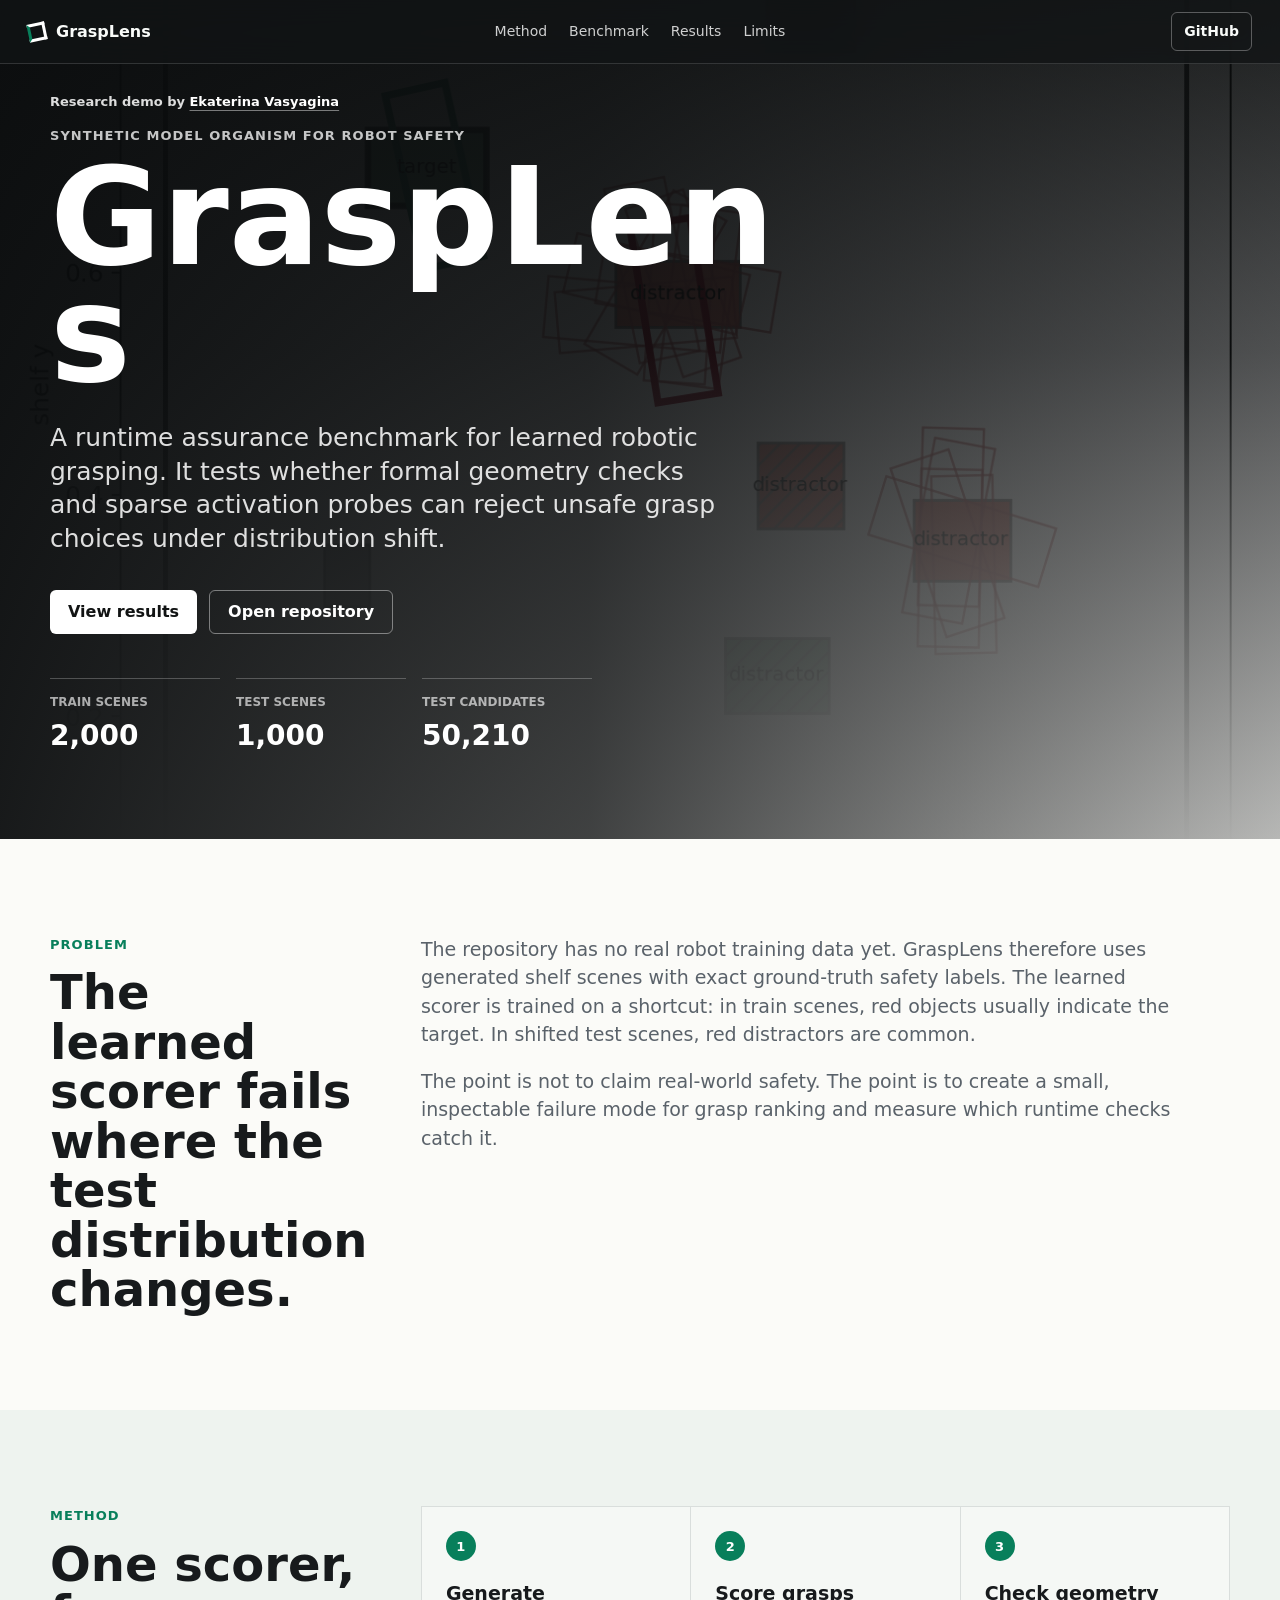
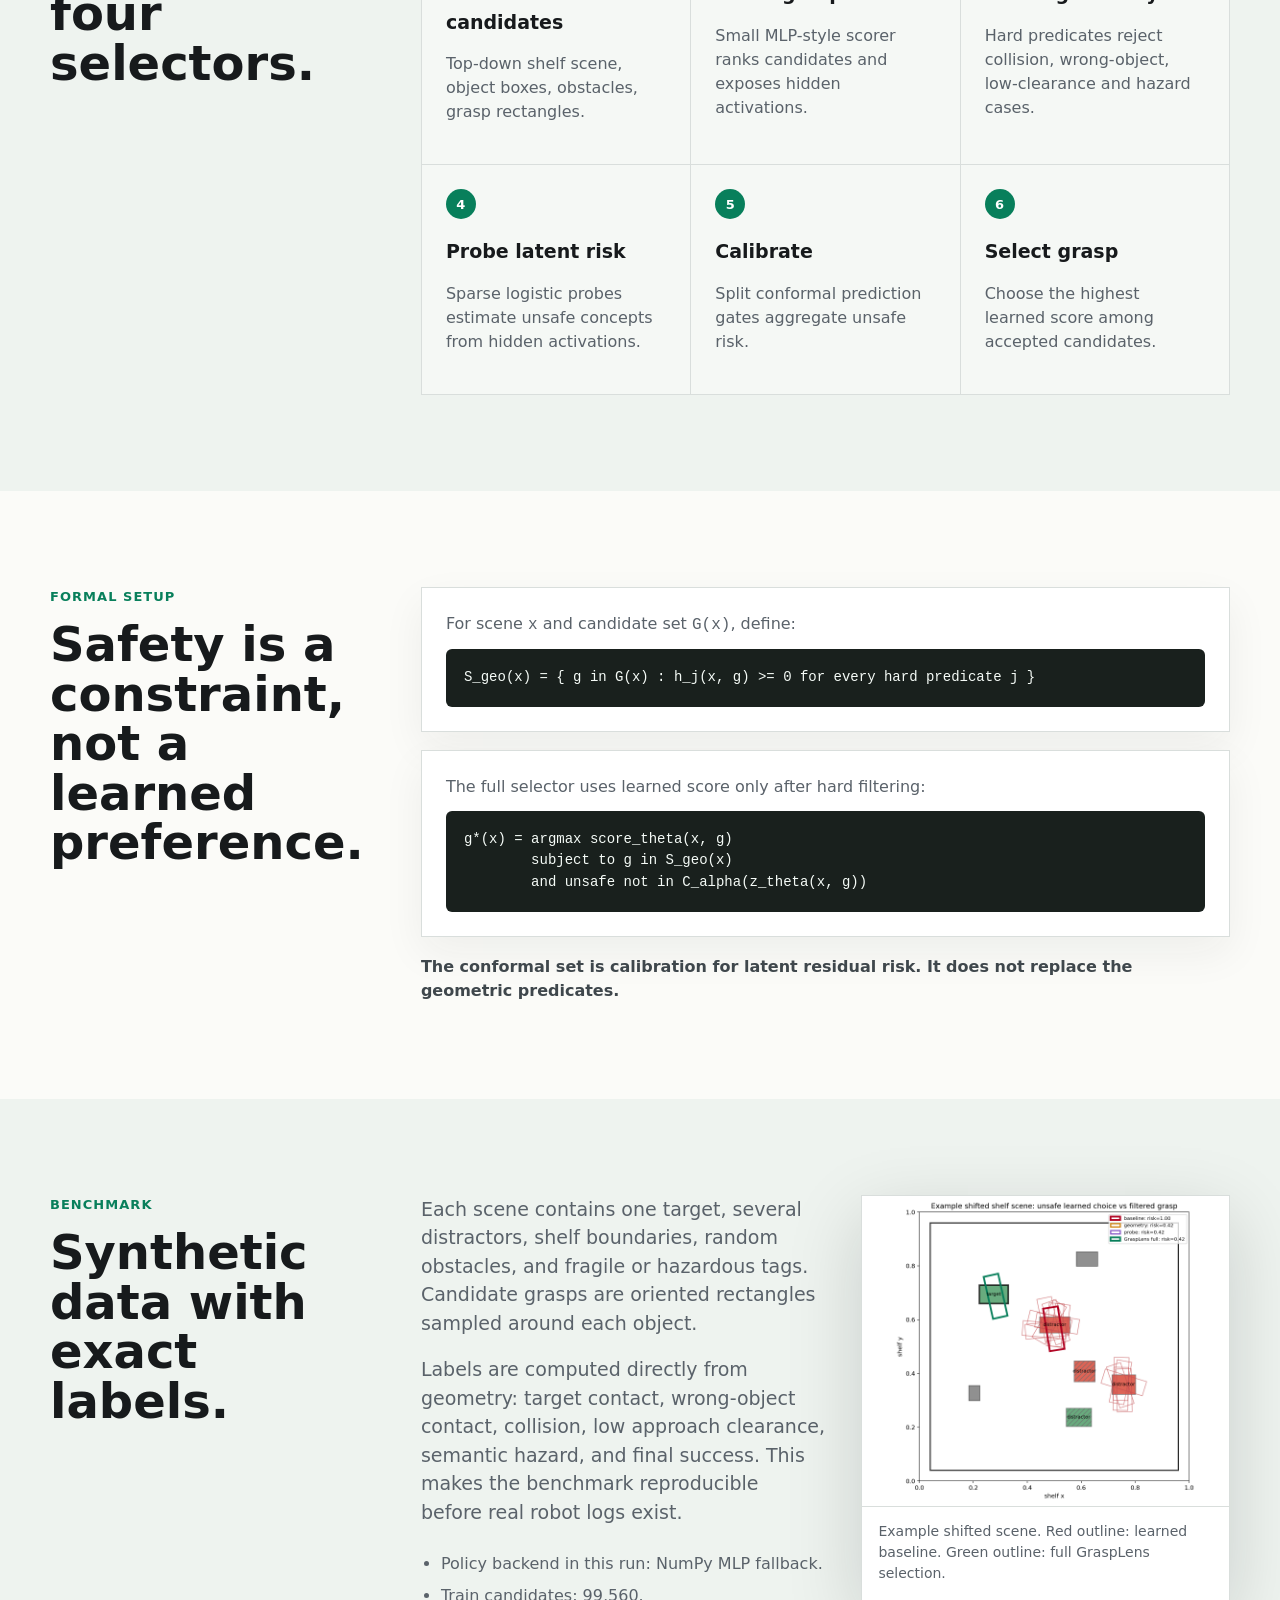
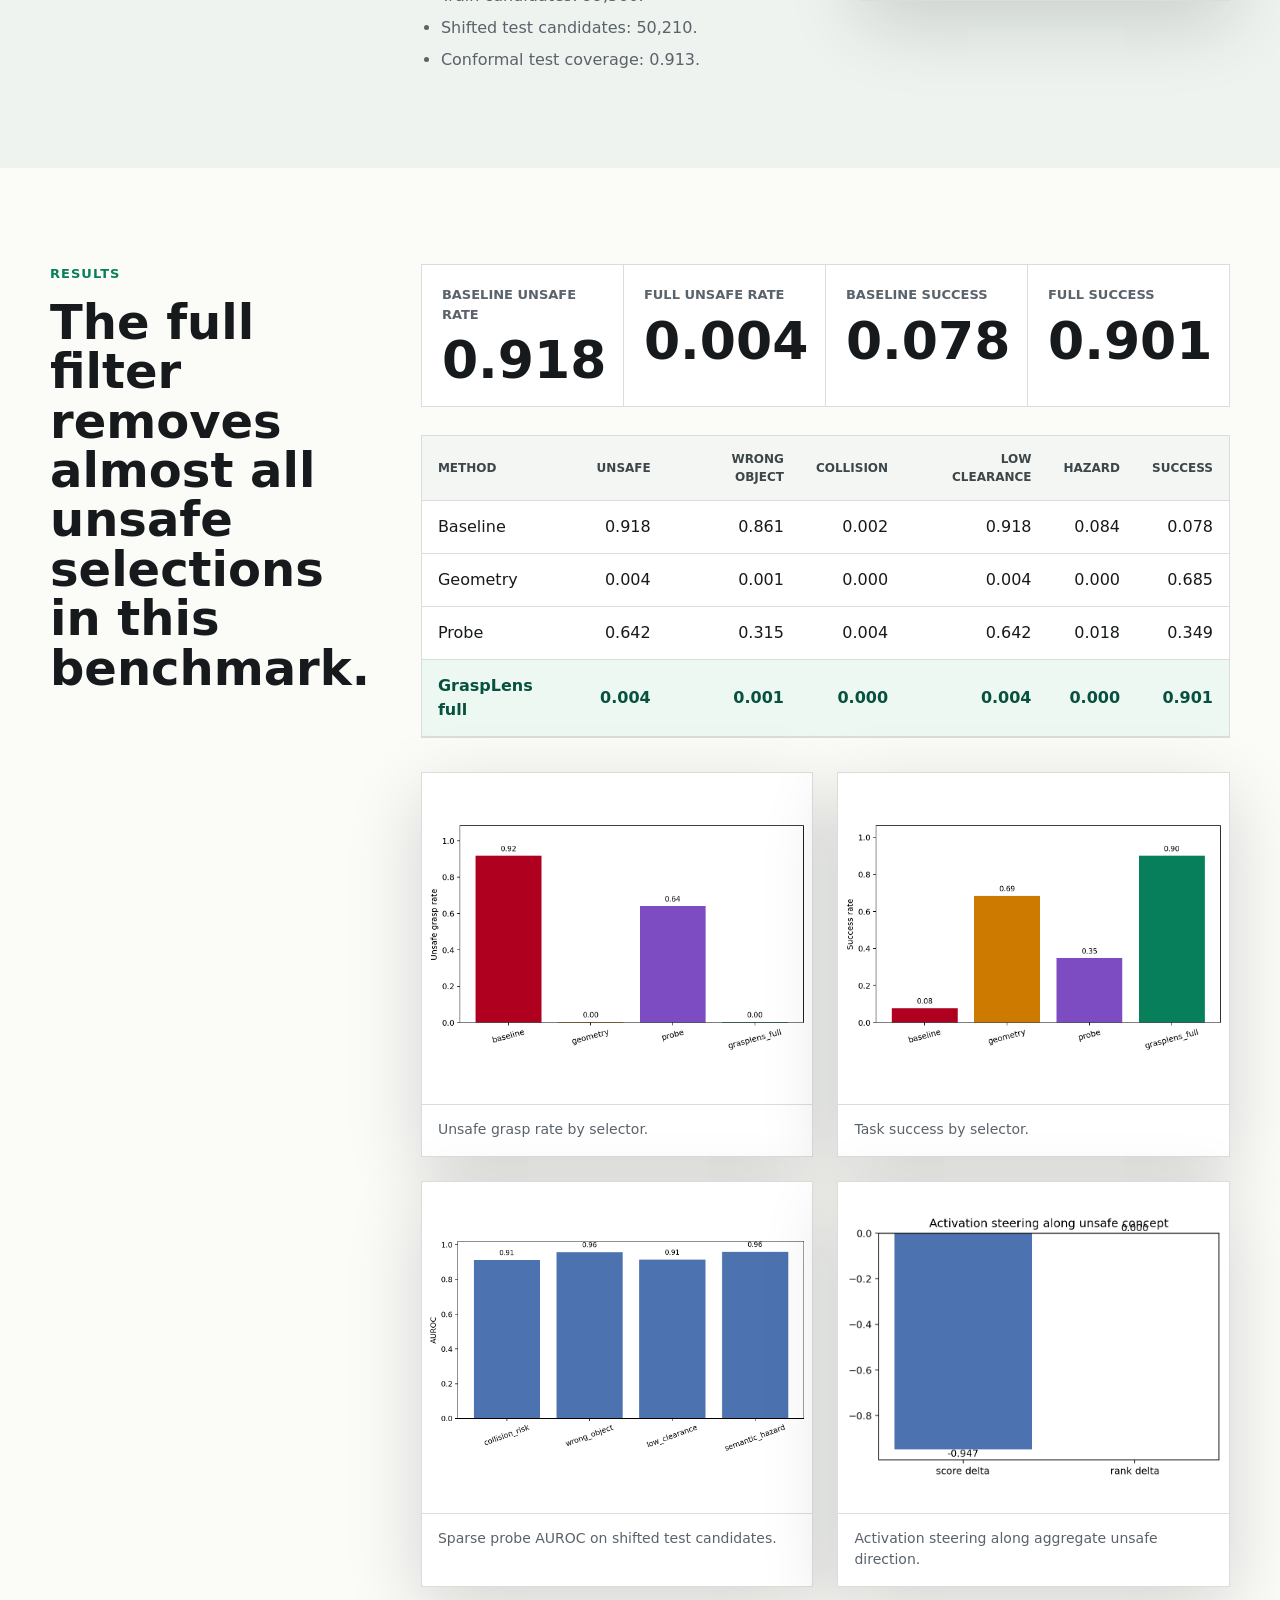
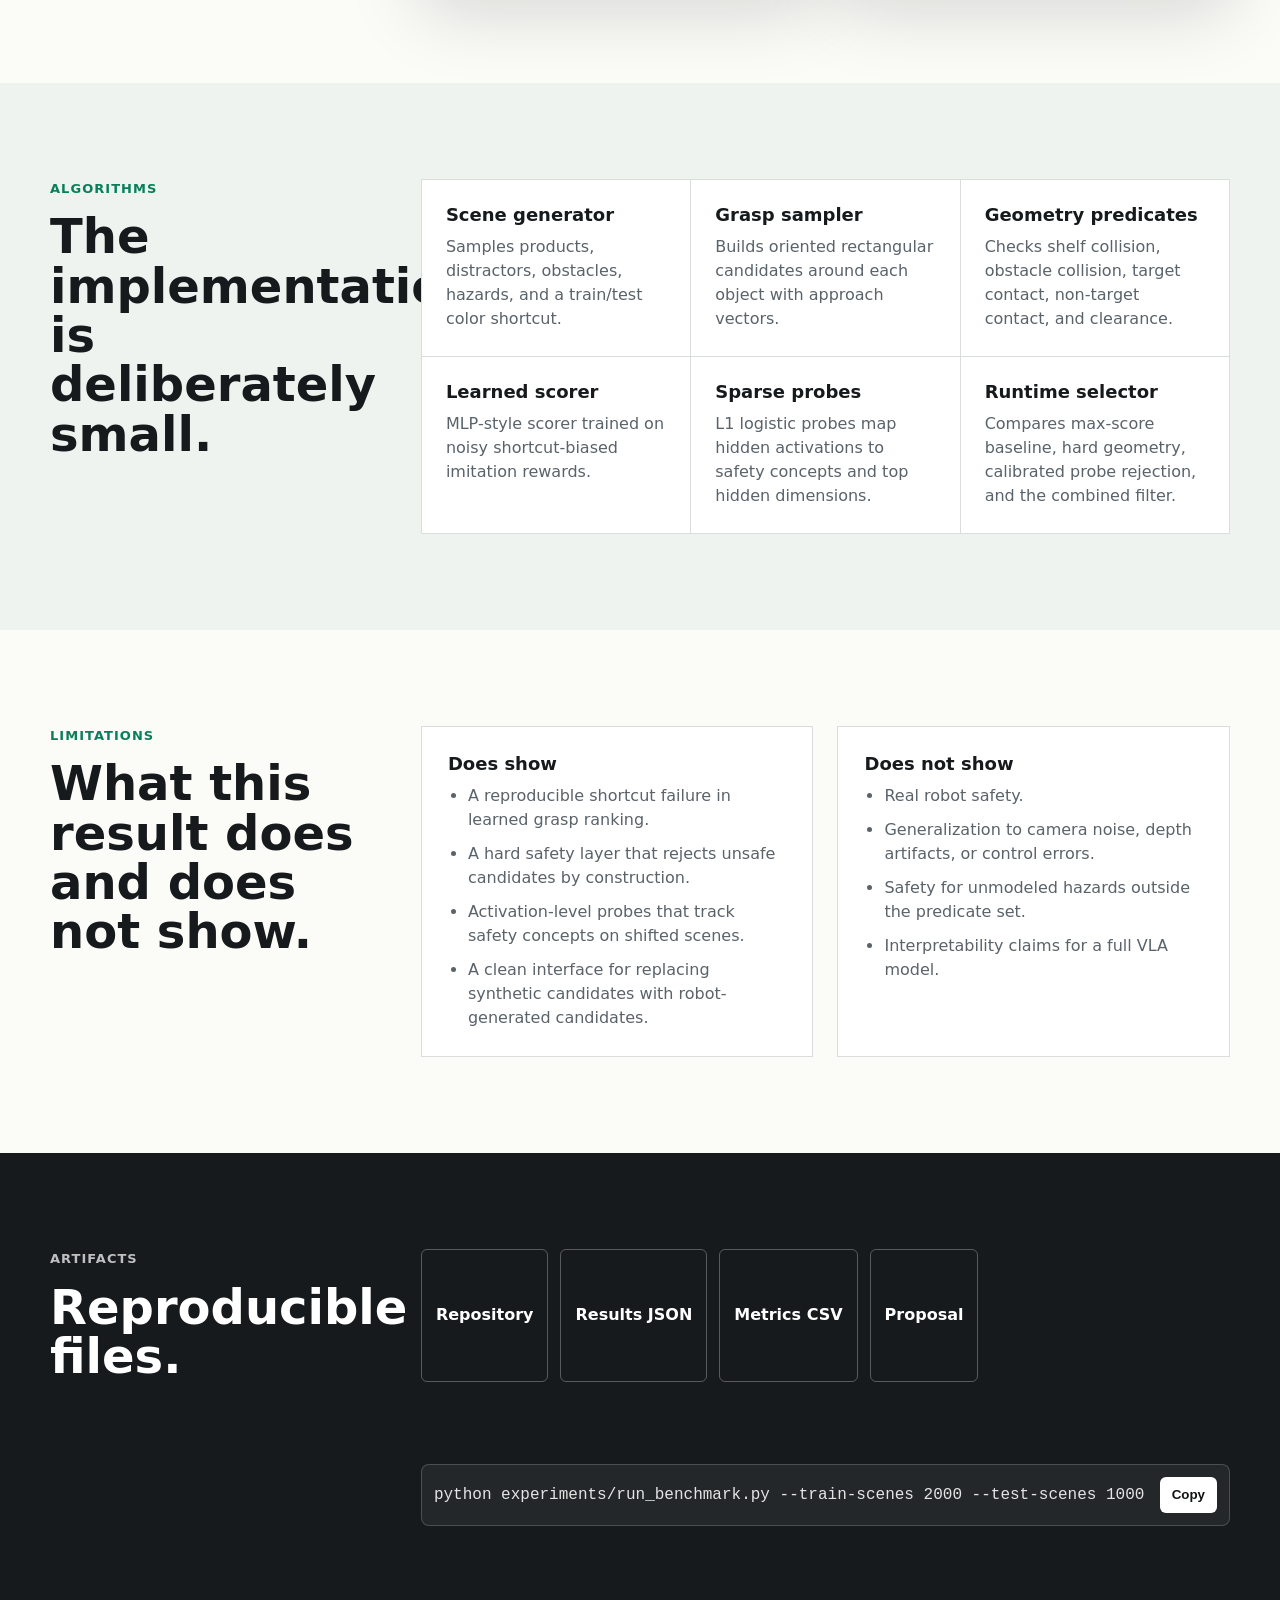
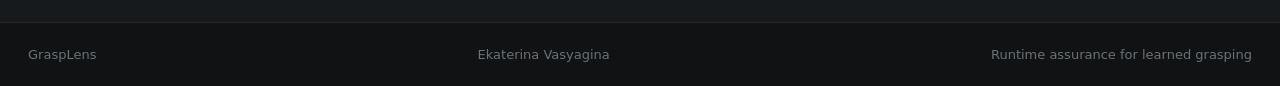
==== index.html @ 9273ebce "Add GitHub Pages R&D site" ====
<!doctype html>
<html lang="en">
  <head>
    <meta charset="utf-8" />
    <meta name="viewport" content="width=device-width, initial-scale=1" />
    <title>GraspLens | Interpretable Runtime Assurance for Learned Grasping</title>
    <meta
      name="description"
      content="GraspLens is a synthetic R&D benchmark for learned robotic grasping under distribution shift, with formal safety predicates, sparse probes, and runtime filtering."
    />
    <meta property="og:title" content="GraspLens" />
    <meta
      property="og:description"
      content="Interpretable runtime assurance benchmark for learned robotic grasping."
    />
    <meta property="og:type" content="website" />
    <link rel="stylesheet" href="assets/styles.css" />
  </head>
  <body>
    <header class="site-header" aria-label="Primary navigation">
      <a class="brand" href="#top" aria-label="GraspLens home">
        <span class="brand-mark" aria-hidden="true"></span>
        <span>GraspLens</span>
      </a>
      <nav class="nav-links" aria-label="Page sections">
        <a href="#method">Method</a>
        <a href="#benchmark">Benchmark</a>
        <a href="#results">Results</a>
        <a href="#limits">Limits</a>
      </nav>
      <a class="repo-link" href="https://github.com/vskates/grasplens">GitHub</a>
    </header>

    <main id="top">
      <section class="hero" aria-labelledby="hero-title">
        <div class="hero-media" aria-hidden="true">
          <img src="assets/figures/example_scene.png" alt="" />
        </div>
        <div class="hero-shade" aria-hidden="true"></div>
        <div class="hero-content">
          <p class="author-line">
            Research demo by
            <a href="https://www.linkedin.com/in/ekaterina-vasyagina-bentley-3b357a39a/">
              Ekaterina Vasyagina
            </a>
          </p>
          <p class="eyebrow">Synthetic model organism for robot safety</p>
          <h1 id="hero-title">GraspLens</h1>
          <p class="hero-copy">
            A runtime assurance benchmark for learned robotic grasping. It tests whether
            formal geometry checks and sparse activation probes can reject unsafe grasp
            choices under distribution shift.
          </p>
          <div class="hero-actions" aria-label="Project links">
            <a class="button primary" href="#results">View results</a>
            <a class="button secondary" href="https://github.com/vskates/grasplens">Open repository</a>
          </div>
          <dl class="hero-stats" aria-label="Default run summary">
            <div>
              <dt>Train scenes</dt>
              <dd>2,000</dd>
            </div>
            <div>
              <dt>Test scenes</dt>
              <dd>1,000</dd>
            </div>
            <div>
              <dt>Test candidates</dt>
              <dd>50,210</dd>
            </div>
          </dl>
        </div>
      </section>

      <section class="section lead-section" aria-labelledby="summary-title">
        <div class="section-grid">
          <div>
            <p class="section-label">Problem</p>
            <h2 id="summary-title">The learned scorer fails where the test distribution changes.</h2>
          </div>
          <div class="lead-copy">
            <p>
              The repository has no real robot training data yet. GraspLens therefore uses
              generated shelf scenes with exact ground-truth safety labels. The learned
              scorer is trained on a shortcut: in train scenes, red objects usually indicate
              the target. In shifted test scenes, red distractors are common.
            </p>
            <p>
              The point is not to claim real-world safety. The point is to create a small,
              inspectable failure mode for grasp ranking and measure which runtime checks
              catch it.
            </p>
          </div>
        </div>
      </section>

      <section class="section band" id="method" aria-labelledby="method-title">
        <div class="section-grid">
          <div>
            <p class="section-label">Method</p>
            <h2 id="method-title">One scorer, four selectors.</h2>
          </div>
          <div class="method-flow" aria-label="GraspLens pipeline">
            <div class="flow-item">
              <span>1</span>
              <strong>Generate candidates</strong>
              <p>Top-down shelf scene, object boxes, obstacles, grasp rectangles.</p>
            </div>
            <div class="flow-item">
              <span>2</span>
              <strong>Score grasps</strong>
              <p>Small MLP-style scorer ranks candidates and exposes hidden activations.</p>
            </div>
            <div class="flow-item">
              <span>3</span>
              <strong>Check geometry</strong>
              <p>Hard predicates reject collision, wrong-object, low-clearance and hazard cases.</p>
            </div>
            <div class="flow-item">
              <span>4</span>
              <strong>Probe latent risk</strong>
              <p>Sparse logistic probes estimate unsafe concepts from hidden activations.</p>
            </div>
            <div class="flow-item">
              <span>5</span>
              <strong>Calibrate</strong>
              <p>Split conformal prediction gates aggregate unsafe risk.</p>
            </div>
            <div class="flow-item">
              <span>6</span>
              <strong>Select grasp</strong>
              <p>Choose the highest learned score among accepted candidates.</p>
            </div>
          </div>
        </div>
      </section>

      <section class="section" aria-labelledby="formal-title">
        <div class="section-grid">
          <div>
            <p class="section-label">Formal setup</p>
            <h2 id="formal-title">Safety is a constraint, not a learned preference.</h2>
          </div>
          <div class="formal-blocks">
            <div class="formula-panel">
              <p>For scene <code>x</code> and candidate set <code>G(x)</code>, define:</p>
              <pre><code>S_geo(x) = { g in G(x) : h_j(x, g) >= 0 for every hard predicate j }</code></pre>
            </div>
            <div class="formula-panel">
              <p>The full selector uses learned score only after hard filtering:</p>
              <pre><code>g*(x) = argmax score_theta(x, g)
        subject to g in S_geo(x)
        and unsafe not in C_alpha(z_theta(x, g))</code></pre>
            </div>
            <p class="note">
              The conformal set is calibration for latent residual risk. It does not replace
              the geometric predicates.
            </p>
          </div>
        </div>
      </section>

      <section class="section band" id="benchmark" aria-labelledby="benchmark-title">
        <div class="section-grid">
          <div>
            <p class="section-label">Benchmark</p>
            <h2 id="benchmark-title">Synthetic data with exact labels.</h2>
          </div>
          <div class="benchmark-layout">
            <div class="benchmark-text">
              <p>
                Each scene contains one target, several distractors, shelf boundaries,
                random obstacles, and fragile or hazardous tags. Candidate grasps are
                oriented rectangles sampled around each object.
              </p>
              <p>
                Labels are computed directly from geometry: target contact, wrong-object
                contact, collision, low approach clearance, semantic hazard, and final
                success. This makes the benchmark reproducible before real robot logs exist.
              </p>
              <ul class="tight-list">
                <li>Policy backend in this run: NumPy MLP fallback.</li>
                <li>Train candidates: 99,560.</li>
                <li>Shifted test candidates: 50,210.</li>
                <li>Conformal test coverage: 0.913.</li>
              </ul>
            </div>
            <figure class="image-frame">
              <img
                src="assets/figures/example_scene.png"
                alt="Example shelf scene where the learned baseline selects a red distractor and GraspLens selects the target."
              />
              <figcaption>
                Example shifted scene. Red outline: learned baseline. Green outline:
                full GraspLens selection.
              </figcaption>
            </figure>
          </div>
        </div>
      </section>

      <section class="section results-section" id="results" aria-labelledby="results-title">
        <div class="section-grid">
          <div>
            <p class="section-label">Results</p>
            <h2 id="results-title">The full filter removes almost all unsafe selections in this benchmark.</h2>
          </div>
          <div>
            <div class="metric-strip" aria-label="Key result metrics">
              <div>
                <span>Baseline unsafe rate</span>
                <strong>0.918</strong>
              </div>
              <div>
                <span>Full unsafe rate</span>
                <strong>0.004</strong>
              </div>
              <div>
                <span>Baseline success</span>
                <strong>0.078</strong>
              </div>
              <div>
                <span>Full success</span>
                <strong>0.901</strong>
              </div>
            </div>

            <div class="table-wrap">
              <table>
                <thead>
                  <tr>
                    <th>Method</th>
                    <th>Unsafe</th>
                    <th>Wrong object</th>
                    <th>Collision</th>
                    <th>Low clearance</th>
                    <th>Hazard</th>
                    <th>Success</th>
                  </tr>
                </thead>
                <tbody>
                  <tr>
                    <td>Baseline</td>
                    <td>0.918</td>
                    <td>0.861</td>
                    <td>0.002</td>
                    <td>0.918</td>
                    <td>0.084</td>
                    <td>0.078</td>
                  </tr>
                  <tr>
                    <td>Geometry</td>
                    <td>0.004</td>
                    <td>0.001</td>
                    <td>0.000</td>
                    <td>0.004</td>
                    <td>0.000</td>
                    <td>0.685</td>
                  </tr>
                  <tr>
                    <td>Probe</td>
                    <td>0.642</td>
                    <td>0.315</td>
                    <td>0.004</td>
                    <td>0.642</td>
                    <td>0.018</td>
                    <td>0.349</td>
                  </tr>
                  <tr class="strong-row">
                    <td>GraspLens full</td>
                    <td>0.004</td>
                    <td>0.001</td>
                    <td>0.000</td>
                    <td>0.004</td>
                    <td>0.000</td>
                    <td>0.901</td>
                  </tr>
                </tbody>
              </table>
            </div>

            <div class="figure-grid">
              <figure class="image-frame">
                <img src="assets/figures/unsafe_rate_by_method.png" alt="Unsafe grasp rate by selection method." />
                <figcaption>Unsafe grasp rate by selector.</figcaption>
              </figure>
              <figure class="image-frame">
                <img src="assets/figures/success_rate_by_method.png" alt="Success rate by selection method." />
                <figcaption>Task success by selector.</figcaption>
              </figure>
              <figure class="image-frame">
                <img src="assets/figures/probe_auroc_by_concept.png" alt="Probe AUROC values for safety concepts." />
                <figcaption>Sparse probe AUROC on shifted test candidates.</figcaption>
              </figure>
              <figure class="image-frame">
                <img src="assets/figures/activation_patching_effect.png" alt="Activation patching effect on unsafe ranking." />
                <figcaption>Activation steering along aggregate unsafe direction.</figcaption>
              </figure>
            </div>
          </div>
        </div>
      </section>

      <section class="section band" aria-labelledby="algorithms-title">
        <div class="section-grid">
          <div>
            <p class="section-label">Algorithms</p>
            <h2 id="algorithms-title">The implementation is deliberately small.</h2>
          </div>
          <div class="algorithm-grid">
            <article>
              <h3>Scene generator</h3>
              <p>Samples products, distractors, obstacles, hazards, and a train/test color shortcut.</p>
            </article>
            <article>
              <h3>Grasp sampler</h3>
              <p>Builds oriented rectangular candidates around each object with approach vectors.</p>
            </article>
            <article>
              <h3>Geometry predicates</h3>
              <p>Checks shelf collision, obstacle collision, target contact, non-target contact, and clearance.</p>
            </article>
            <article>
              <h3>Learned scorer</h3>
              <p>MLP-style scorer trained on noisy shortcut-biased imitation rewards.</p>
            </article>
            <article>
              <h3>Sparse probes</h3>
              <p>L1 logistic probes map hidden activations to safety concepts and top hidden dimensions.</p>
            </article>
            <article>
              <h3>Runtime selector</h3>
              <p>Compares max-score baseline, hard geometry, calibrated probe rejection, and the combined filter.</p>
            </article>
          </div>
        </div>
      </section>

      <section class="section" id="limits" aria-labelledby="limits-title">
        <div class="section-grid">
          <div>
            <p class="section-label">Limitations</p>
            <h2 id="limits-title">What this result does and does not show.</h2>
          </div>
          <div class="limits-grid">
            <div>
              <h3>Does show</h3>
              <ul>
                <li>A reproducible shortcut failure in learned grasp ranking.</li>
                <li>A hard safety layer that rejects unsafe candidates by construction.</li>
                <li>Activation-level probes that track safety concepts on shifted scenes.</li>
                <li>A clean interface for replacing synthetic candidates with robot-generated candidates.</li>
              </ul>
            </div>
            <div>
              <h3>Does not show</h3>
              <ul>
                <li>Real robot safety.</li>
                <li>Generalization to camera noise, depth artifacts, or control errors.</li>
                <li>Safety for unmodeled hazards outside the predicate set.</li>
                <li>Interpretability claims for a full VLA model.</li>
              </ul>
            </div>
          </div>
        </div>
      </section>

      <section class="section artifacts" aria-labelledby="artifacts-title">
        <div class="section-grid">
          <div>
            <p class="section-label">Artifacts</p>
            <h2 id="artifacts-title">Reproducible files.</h2>
          </div>
          <div class="artifact-actions">
            <a href="https://github.com/vskates/grasplens">Repository</a>
            <a href="assets/data/results.json">Results JSON</a>
            <a href="assets/data/metrics.csv">Metrics CSV</a>
            <a href="https://github.com/vskates/grasplens/blob/main/proposal.md">Proposal</a>
          </div>
          <div class="run-command">
            <code>python experiments/run_benchmark.py --train-scenes 2000 --test-scenes 1000 --seed 0</code>
            <button type="button" data-copy-command aria-label="Copy run command">Copy</button>
          </div>
        </div>
      </section>
    </main>

    <footer class="site-footer">
      <span>GraspLens</span>
      <span>Ekaterina Vasyagina</span>
      <span>Runtime assurance for learned grasping</span>
    </footer>

    <script src="assets/site.js"></script>
  </body>
</html>
---- assets/styles.css ----
:root {
  --ink: #171a1c;
  --muted: #5a626a;
  --line: #d9dedc;
  --paper: #fbfbf8;
  --band: #eef3ef;
  --green: #087f5b;
  --green-dark: #07513f;
  --red: #b21d3a;
  --amber: #c57218;
  --blue: #336a96;
  --violet: #7552a7;
  --shadow: 0 22px 70px rgba(13, 20, 18, 0.16);
  --max: 1180px;
}

* {
  box-sizing: border-box;
}

html {
  scroll-behavior: smooth;
}

body {
  margin: 0;
  color: var(--ink);
  background: var(--paper);
  font-family:
    Inter, ui-sans-serif, system-ui, -apple-system, BlinkMacSystemFont, "Segoe UI",
    sans-serif;
  line-height: 1.5;
  letter-spacing: 0;
  overflow-x: clip;
}

a {
  color: inherit;
}

img {
  display: block;
  max-width: 100%;
}

code,
pre {
  font-family: "SFMono-Regular", Consolas, "Liberation Mono", monospace;
}

.site-header {
  position: fixed;
  inset: 0 0 auto 0;
  z-index: 20;
  display: grid;
  grid-template-columns: 1fr auto 1fr;
  align-items: center;
  min-height: 64px;
  padding: 0 28px;
  color: #f9fbf9;
  background: rgba(18, 21, 22, 0.76);
  border-bottom: 1px solid rgba(255, 255, 255, 0.14);
  backdrop-filter: blur(18px);
}

.brand,
.repo-link,
.nav-links a,
.button,
.artifact-actions a {
  text-decoration: none;
}

.brand {
  display: inline-flex;
  align-items: center;
  gap: 10px;
  width: fit-content;
  font-weight: 760;
}

.brand-mark {
  width: 18px;
  height: 18px;
  border: 3px solid #ffffff;
  border-left-color: var(--green);
  transform: rotate(-12deg);
}

.nav-links {
  display: inline-flex;
  align-items: center;
  gap: 22px;
  color: rgba(255, 255, 255, 0.8);
  font-size: 14px;
}

.nav-links a:hover,
.repo-link:hover,
.author-line a:hover {
  color: #ffffff;
}

.repo-link {
  justify-self: end;
  padding: 8px 12px;
  border: 1px solid rgba(255, 255, 255, 0.3);
  border-radius: 6px;
  font-size: 14px;
  font-weight: 650;
}

.hero {
  position: relative;
  min-height: 86vh;
  overflow: hidden;
  color: #ffffff;
  background: #161819;
}

.hero-media,
.hero-shade {
  position: absolute;
  inset: 0;
}

.hero-media img {
  width: 100%;
  height: 100%;
  object-fit: cover;
  object-position: 64% 54%;
  filter: grayscale(0.15) saturate(0.8) contrast(1.08);
  opacity: 0.46;
}

.hero-shade {
  background:
    linear-gradient(90deg, rgba(10, 12, 13, 0.94) 0%, rgba(12, 14, 15, 0.78) 46%, rgba(12, 14, 15, 0.28) 100%),
    linear-gradient(180deg, rgba(8, 10, 10, 0.78) 0%, rgba(8, 10, 10, 0.2) 42%, rgba(251, 251, 248, 0.98) 100%);
}

.hero-content {
  position: relative;
  z-index: 2;
  display: flex;
  flex-direction: column;
  justify-content: center;
  width: min(calc(100% - 40px), var(--max));
  min-height: 86vh;
  margin: 0 auto;
  padding: 92px 0 82px;
}

.author-line,
.eyebrow,
.section-label {
  margin: 0 0 14px;
  color: rgba(255, 255, 255, 0.76);
  font-size: 13px;
  font-weight: 760;
  letter-spacing: 0.08em;
  text-transform: uppercase;
}

.author-line {
  color: rgba(255, 255, 255, 0.86);
  text-transform: none;
  letter-spacing: 0;
}

.author-line a {
  color: #ffffff;
  text-decoration-color: rgba(255, 255, 255, 0.44);
  text-underline-offset: 4px;
}

.hero h1 {
  margin: 0;
  max-width: 780px;
  font-size: clamp(72px, 11vw, 136px);
  line-height: 0.86;
  letter-spacing: 0;
  overflow-wrap: anywhere;
}

.hero-copy {
  max-width: 680px;
  margin: 28px 0 0;
  color: rgba(255, 255, 255, 0.86);
  font-size: clamp(18px, 2.2vw, 25px);
  line-height: 1.35;
}

.hero-actions {
  display: flex;
  flex-wrap: wrap;
  gap: 12px;
  margin-top: 34px;
}

.button {
  display: inline-flex;
  align-items: center;
  justify-content: center;
  min-height: 44px;
  padding: 0 18px;
  border-radius: 6px;
  font-weight: 760;
}

.button.primary {
  background: #ffffff;
  color: #111313;
}

.button.secondary {
  color: #ffffff;
  border: 1px solid rgba(255, 255, 255, 0.42);
}

.hero-stats {
  display: grid;
  grid-template-columns: repeat(3, minmax(0, 170px));
  gap: 16px;
  max-width: 560px;
  margin: 44px 0 0;
}

.hero-stats div {
  padding-top: 14px;
  border-top: 1px solid rgba(255, 255, 255, 0.24);
}

.hero-stats dt {
  color: rgba(255, 255, 255, 0.64);
  font-size: 12px;
  font-weight: 720;
  text-transform: uppercase;
}

.hero-stats dd {
  margin: 4px 0 0;
  color: #ffffff;
  font-size: 28px;
  font-weight: 790;
}

.section {
  padding: 96px 0;
}

.band {
  background: var(--band);
}

.section-grid {
  display: grid;
  grid-template-columns: minmax(220px, 0.55fr) minmax(0, 1.45fr);
  gap: 64px;
  width: min(calc(100% - 40px), var(--max));
  margin: 0 auto;
}

.section-label {
  color: var(--green);
}

h2 {
  margin: 0;
  max-width: 460px;
  font-size: clamp(30px, 4vw, 48px);
  line-height: 1.03;
  letter-spacing: 0;
}

h3 {
  margin: 0 0 10px;
  font-size: 18px;
  line-height: 1.2;
}

p {
  color: var(--muted);
}

.lead-copy p,
.benchmark-text p {
  max-width: 760px;
  margin: 0 0 18px;
  font-size: 19px;
}

.method-flow {
  display: grid;
  grid-template-columns: repeat(3, minmax(0, 1fr));
  border-top: 1px solid var(--line);
  border-left: 1px solid var(--line);
}

.flow-item {
  min-height: 190px;
  padding: 24px;
  border-right: 1px solid var(--line);
  border-bottom: 1px solid var(--line);
  background: rgba(255, 255, 255, 0.38);
}

.flow-item span {
  display: inline-grid;
  place-items: center;
  width: 30px;
  height: 30px;
  margin-bottom: 18px;
  color: #ffffff;
  background: var(--green);
  border-radius: 50%;
  font-size: 13px;
  font-weight: 800;
}

.flow-item strong {
  display: block;
  font-size: 19px;
}

.flow-item p,
.algorithm-grid p,
.limits-grid li,
.tight-list li {
  color: var(--muted);
}

.formal-blocks {
  display: grid;
  gap: 18px;
}

.formula-panel {
  padding: 24px;
  background: #ffffff;
  border: 1px solid var(--line);
  box-shadow: 0 16px 40px rgba(30, 38, 34, 0.06);
}

.formula-panel p {
  margin: 0 0 12px;
}

pre {
  margin: 0;
  overflow-x: auto;
  padding: 18px;
  color: #f5fbf7;
  background: #19201d;
  border-radius: 6px;
  font-size: 14px;
  line-height: 1.55;
}

.note {
  max-width: 720px;
  margin: 0;
  color: #3f474c;
  font-weight: 620;
}

.benchmark-layout {
  display: grid;
  grid-template-columns: minmax(0, 0.9fr) minmax(300px, 0.82fr);
  gap: 36px;
  align-items: start;
}

.tight-list {
  display: grid;
  gap: 8px;
  margin: 26px 0 0;
  padding-left: 20px;
}

.image-frame {
  margin: 0;
  background: #ffffff;
  border: 1px solid var(--line);
  box-shadow: var(--shadow);
}

.image-frame img {
  width: 100%;
  aspect-ratio: 1.18 / 1;
  object-fit: contain;
  background: #ffffff;
}

.image-frame figcaption {
  padding: 14px 16px 16px;
  color: var(--muted);
  border-top: 1px solid var(--line);
  font-size: 14px;
}

.metric-strip {
  display: grid;
  grid-template-columns: repeat(4, minmax(0, 1fr));
  gap: 1px;
  margin-bottom: 28px;
  background: var(--line);
  border: 1px solid var(--line);
}

.metric-strip div {
  min-height: 116px;
  padding: 20px;
  background: #ffffff;
}

.metric-strip span {
  display: block;
  color: var(--muted);
  font-size: 13px;
  font-weight: 760;
  text-transform: uppercase;
}

.metric-strip strong {
  display: block;
  margin-top: 12px;
  font-size: clamp(34px, 5vw, 52px);
  line-height: 0.95;
}

.table-wrap {
  overflow-x: auto;
  margin-bottom: 34px;
  border: 1px solid var(--line);
  background: #ffffff;
}

table {
  width: 100%;
  min-width: 760px;
  border-collapse: collapse;
}

th,
td {
  padding: 14px 16px;
  text-align: right;
  border-bottom: 1px solid var(--line);
}

th:first-child,
td:first-child {
  text-align: left;
}

th {
  color: #3d4649;
  background: #f4f6f3;
  font-size: 12px;
  text-transform: uppercase;
}

td {
  font-variant-numeric: tabular-nums;
}

.strong-row td {
  color: var(--green-dark);
  font-weight: 820;
  background: #eef8f3;
}

.figure-grid {
  display: grid;
  grid-template-columns: repeat(2, minmax(0, 1fr));
  gap: 24px;
}

.algorithm-grid {
  display: grid;
  grid-template-columns: repeat(3, minmax(0, 1fr));
  gap: 1px;
  background: var(--line);
  border: 1px solid var(--line);
}

.algorithm-grid article {
  min-height: 176px;
  padding: 24px;
  background: #ffffff;
}

.algorithm-grid p {
  margin: 0;
}

.limits-grid {
  display: grid;
  grid-template-columns: repeat(2, minmax(0, 1fr));
  gap: 24px;
}

.limits-grid > div {
  padding: 26px;
  border: 1px solid var(--line);
  background: #ffffff;
}

.limits-grid ul {
  display: grid;
  gap: 10px;
  margin: 0;
  padding-left: 20px;
}

.artifacts {
  background: #171a1c;
  color: #ffffff;
}

.artifacts .section-label,
.artifacts p {
  color: rgba(255, 255, 255, 0.72);
}

.artifact-actions {
  display: flex;
  flex-wrap: wrap;
  gap: 12px;
}

.artifact-actions a {
  display: inline-flex;
  align-items: center;
  min-height: 42px;
  padding: 0 14px;
  color: #ffffff;
  border: 1px solid rgba(255, 255, 255, 0.28);
  border-radius: 6px;
  font-weight: 740;
}

.run-command {
  grid-column: 2;
  display: grid;
  grid-template-columns: minmax(0, 1fr) auto;
  gap: 10px;
  align-items: center;
  margin-top: 18px;
  padding: 12px;
  border: 1px solid rgba(255, 255, 255, 0.18);
  background: rgba(255, 255, 255, 0.06);
  border-radius: 8px;
}

.run-command code {
  overflow-x: auto;
  white-space: nowrap;
  color: rgba(255, 255, 255, 0.88);
}

.run-command button {
  min-height: 36px;
  padding: 0 12px;
  color: #111313;
  background: #ffffff;
  border: 0;
  border-radius: 6px;
  font-weight: 800;
  cursor: pointer;
}

.site-footer {
  display: flex;
  flex-wrap: wrap;
  gap: 10px 28px;
  justify-content: space-between;
  padding: 22px 28px;
  color: #6a7278;
  background: #101213;
  border-top: 1px solid rgba(255, 255, 255, 0.08);
  font-size: 13px;
}

@media (max-width: 980px) {
  .site-header {
    grid-template-columns: 1fr auto;
  }

  .nav-links {
    display: none;
  }

  .section-grid,
  .benchmark-layout {
    grid-template-columns: 1fr;
    gap: 34px;
  }

  h2 {
    max-width: 760px;
  }

  .method-flow,
  .algorithm-grid,
  .figure-grid,
  .limits-grid,
  .metric-strip {
    grid-template-columns: repeat(2, minmax(0, 1fr));
  }

  .run-command {
    grid-column: 1;
  }
}

@media (max-width: 640px) {
  .site-header {
    min-height: 58px;
    padding: 0 16px;
  }

  .repo-link {
    display: none;
  }

  .hero-content {
    width: min(calc(100% - 28px), 362px);
    margin-right: 14px;
    margin-left: 14px;
    padding-top: 84px;
  }

  .hero h1 {
    font-size: clamp(46px, 16vw, 64px);
    line-height: 0.94;
  }

  .hero-copy {
    font-size: 18px;
  }

  .author-line,
  .eyebrow {
    max-width: 100%;
    font-size: 11px;
    line-height: 1.45;
  }

  .hero-stats,
  .method-flow,
  .algorithm-grid,
  .figure-grid,
  .limits-grid,
  .metric-strip,
  .run-command {
    grid-template-columns: 1fr;
  }

  .section {
    padding: 68px 0;
  }

  .section-grid {
    width: min(calc(100% - 28px), 362px);
    margin-right: 14px;
    margin-left: 14px;
  }

  .hero-copy,
  h2,
  p,
  li {
    max-width: 100%;
    overflow-wrap: break-word;
  }

  .flow-item,
  .algorithm-grid article {
    min-height: auto;
  }

  .site-footer {
    padding: 20px 16px;
  }
}
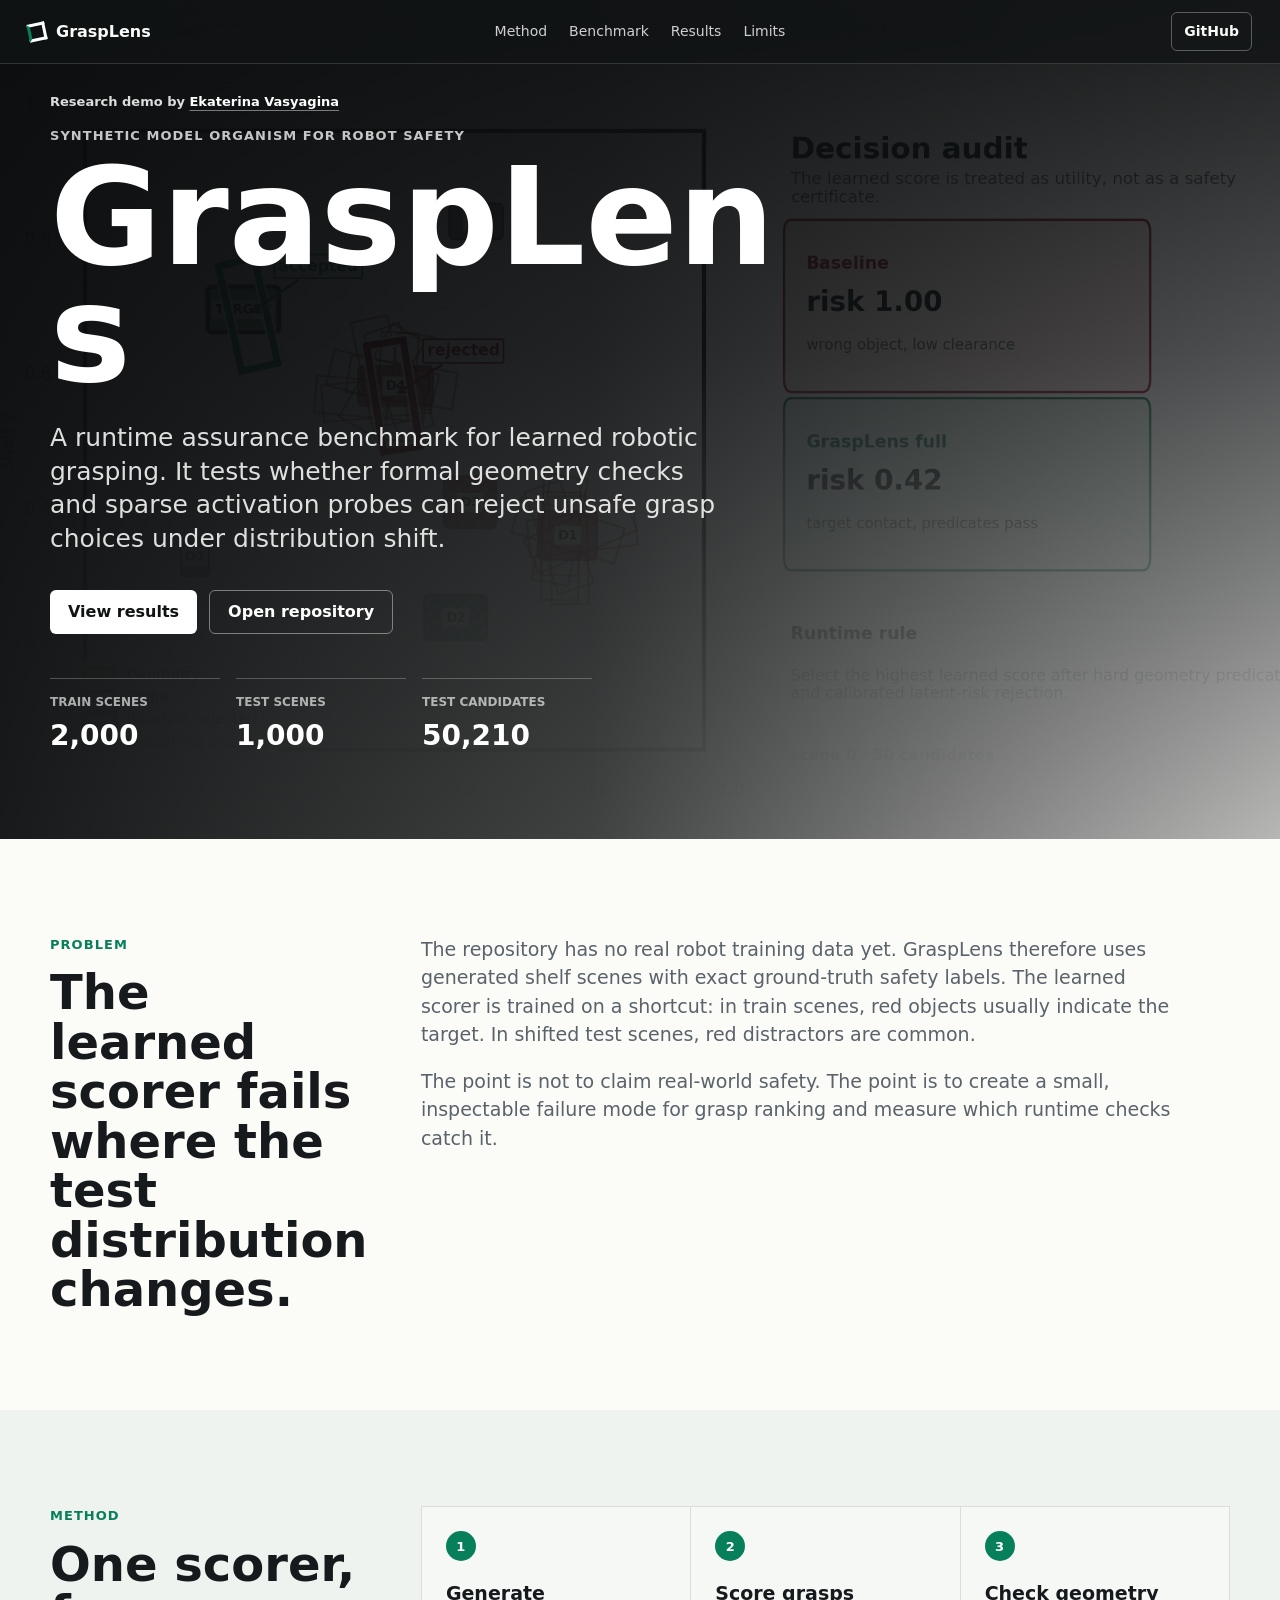
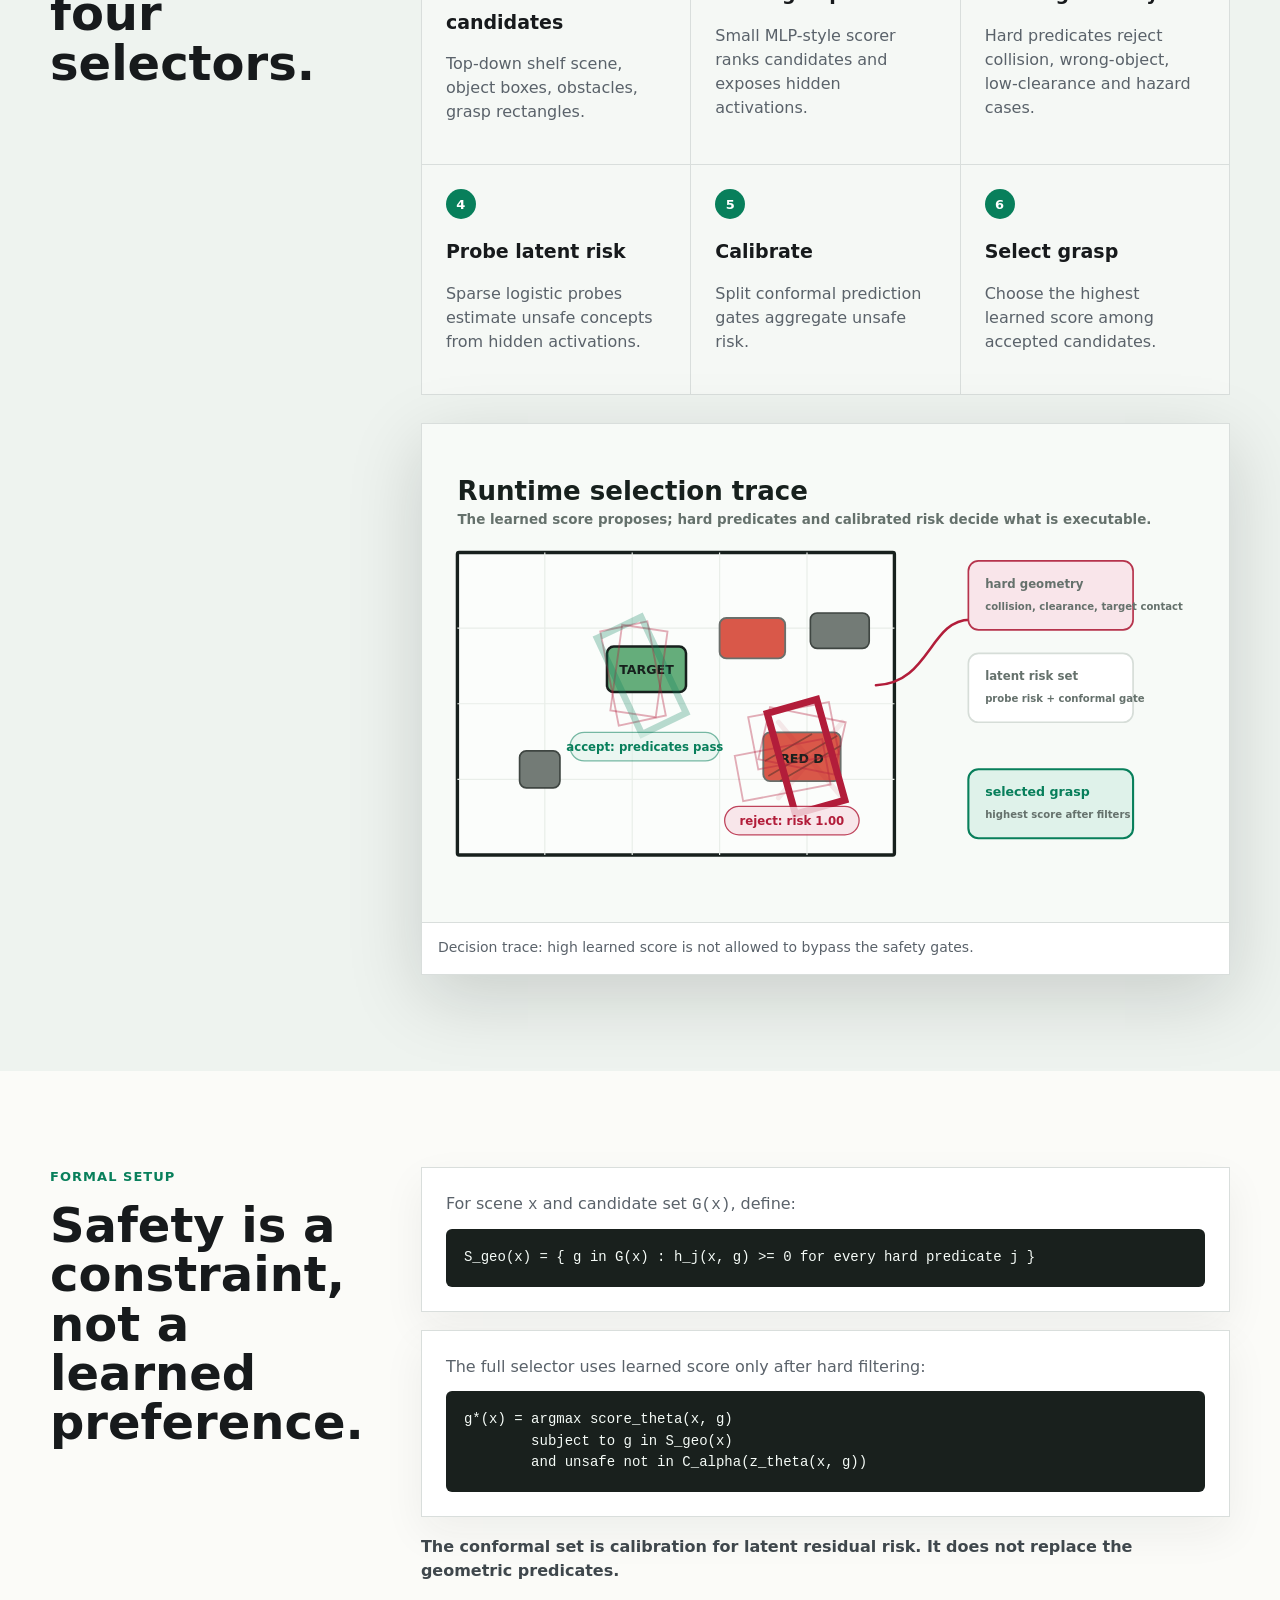
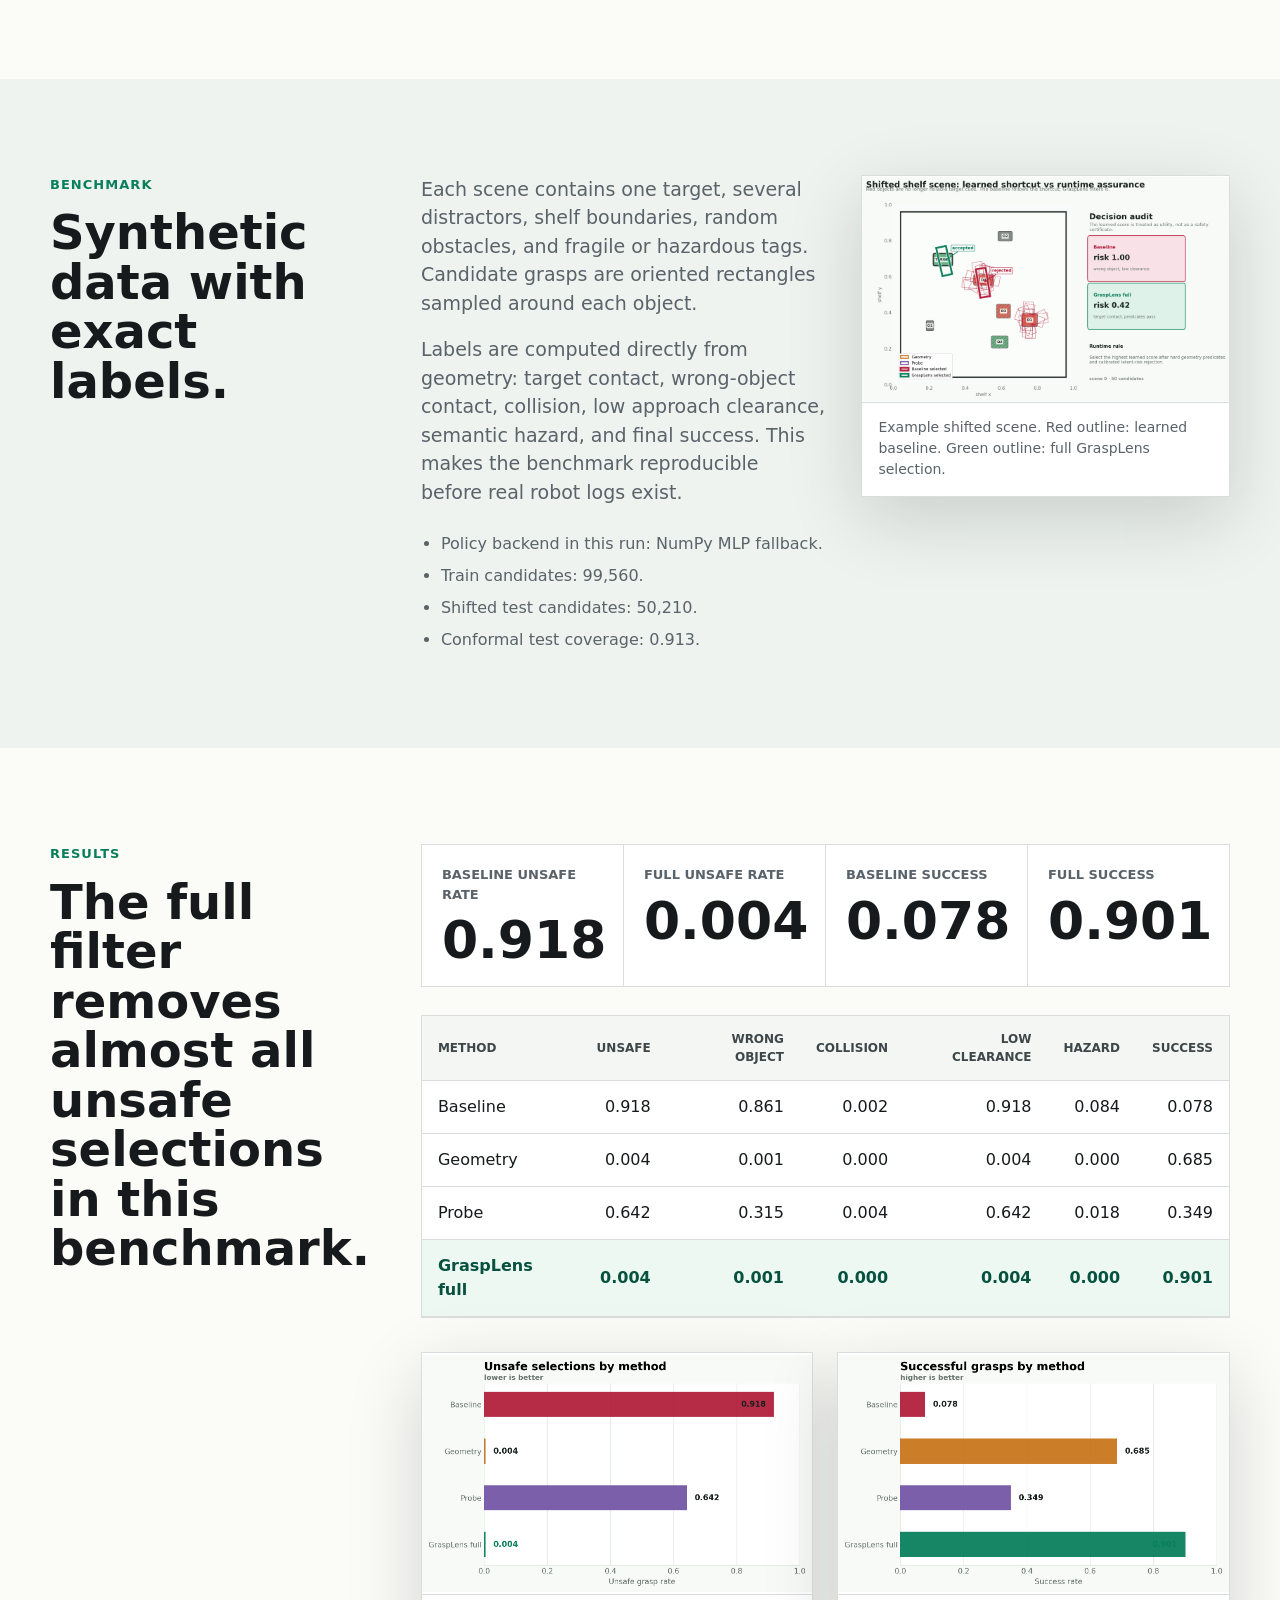
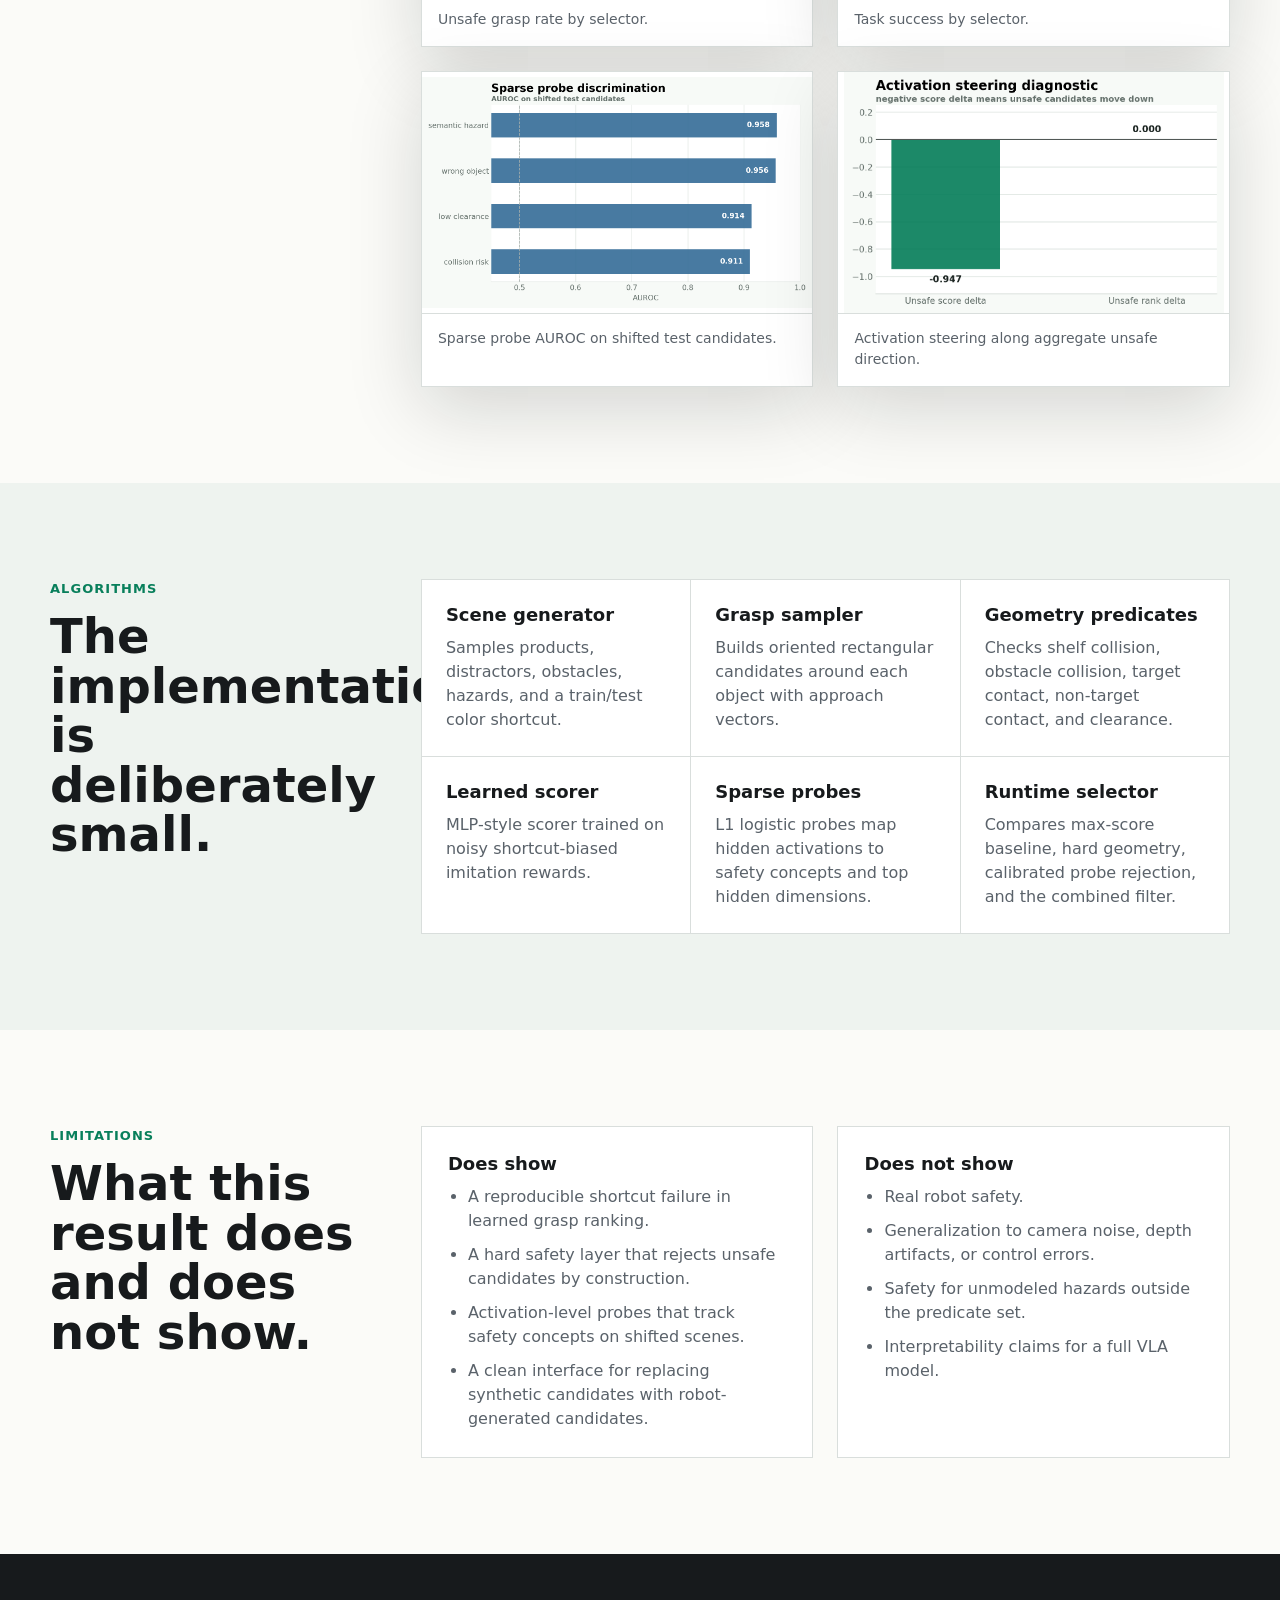
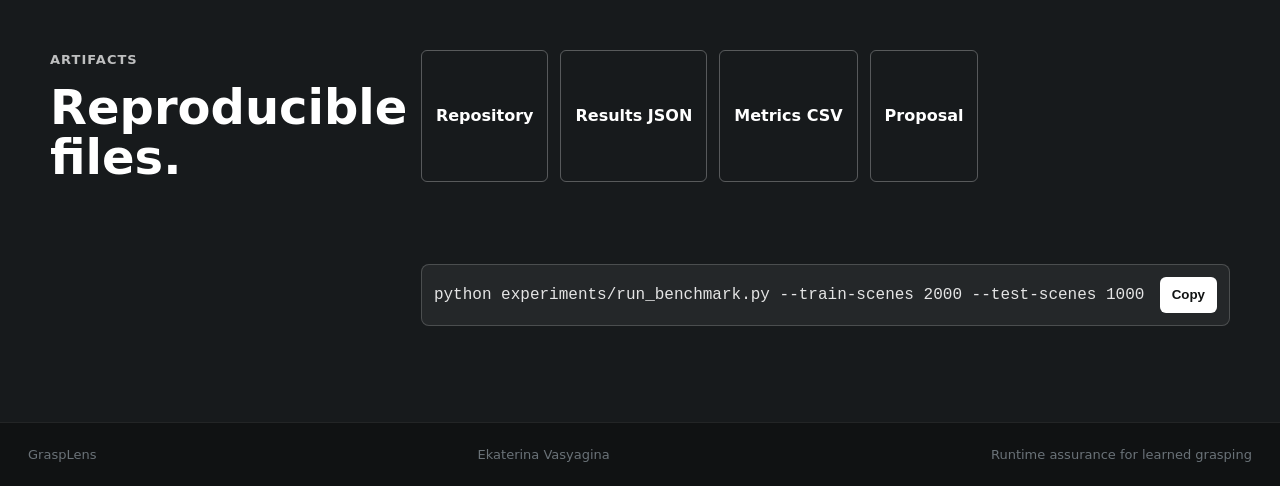
==== commit d4d82baf: "Redesign project figures and add selection trace" ====
--- a/index.html
+++ b/index.html
@@ -100,37 +100,48 @@
             <p class="section-label">Method</p>
             <h2 id="method-title">One scorer, four selectors.</h2>
           </div>
-          <div class="method-flow" aria-label="GraspLens pipeline">
-            <div class="flow-item">
-              <span>1</span>
-              <strong>Generate candidates</strong>
-              <p>Top-down shelf scene, object boxes, obstacles, grasp rectangles.</p>
-            </div>
-            <div class="flow-item">
-              <span>2</span>
-              <strong>Score grasps</strong>
-              <p>Small MLP-style scorer ranks candidates and exposes hidden activations.</p>
-            </div>
-            <div class="flow-item">
-              <span>3</span>
-              <strong>Check geometry</strong>
-              <p>Hard predicates reject collision, wrong-object, low-clearance and hazard cases.</p>
-            </div>
-            <div class="flow-item">
-              <span>4</span>
-              <strong>Probe latent risk</strong>
-              <p>Sparse logistic probes estimate unsafe concepts from hidden activations.</p>
-            </div>
-            <div class="flow-item">
-              <span>5</span>
-              <strong>Calibrate</strong>
-              <p>Split conformal prediction gates aggregate unsafe risk.</p>
-            </div>
-            <div class="flow-item">
-              <span>6</span>
-              <strong>Select grasp</strong>
-              <p>Choose the highest learned score among accepted candidates.</p>
-            </div>
+          <div class="method-stack">
+            <div class="method-flow" aria-label="GraspLens pipeline">
+              <div class="flow-item">
+                <span>1</span>
+                <strong>Generate candidates</strong>
+                <p>Top-down shelf scene, object boxes, obstacles, grasp rectangles.</p>
+              </div>
+              <div class="flow-item">
+                <span>2</span>
+                <strong>Score grasps</strong>
+                <p>Small MLP-style scorer ranks candidates and exposes hidden activations.</p>
+              </div>
+              <div class="flow-item">
+                <span>3</span>
+                <strong>Check geometry</strong>
+                <p>Hard predicates reject collision, wrong-object, low-clearance and hazard cases.</p>
+              </div>
+              <div class="flow-item">
+                <span>4</span>
+                <strong>Probe latent risk</strong>
+                <p>Sparse logistic probes estimate unsafe concepts from hidden activations.</p>
+              </div>
+              <div class="flow-item">
+                <span>5</span>
+                <strong>Calibrate</strong>
+                <p>Split conformal prediction gates aggregate unsafe risk.</p>
+              </div>
+              <div class="flow-item">
+                <span>6</span>
+                <strong>Select grasp</strong>
+                <p>Choose the highest learned score among accepted candidates.</p>
+              </div>
+            </div>
+            <figure class="image-frame trace-frame">
+              <img
+                src="assets/selection-trace.svg"
+                alt="Animated trace where a high-risk baseline grasp is rejected and GraspLens selects a target grasp."
+              />
+              <figcaption>
+                Decision trace: high learned score is not allowed to bypass the safety gates.
+              </figcaption>
+            </figure>
           </div>
         </div>
       </section>
@@ -394,4 +405,3 @@
     <script src="assets/site.js"></script>
   </body>
 </html>
-
--- a/assets/styles.css
+++ b/assets/styles.css
@@ -297,6 +297,11 @@
   border-left: 1px solid var(--line);
 }
 
+.method-stack {
+  display: grid;
+  gap: 28px;
+}
+
 .flow-item {
   min-height: 190px;
   padding: 24px;
@@ -387,9 +392,13 @@
 
 .image-frame img {
   width: 100%;
-  aspect-ratio: 1.18 / 1;
+  aspect-ratio: 1.62 / 1;
   object-fit: contain;
   background: #ffffff;
+}
+
+.trace-frame img {
+  background: #f7faf7;
 }
 
 .image-frame figcaption {
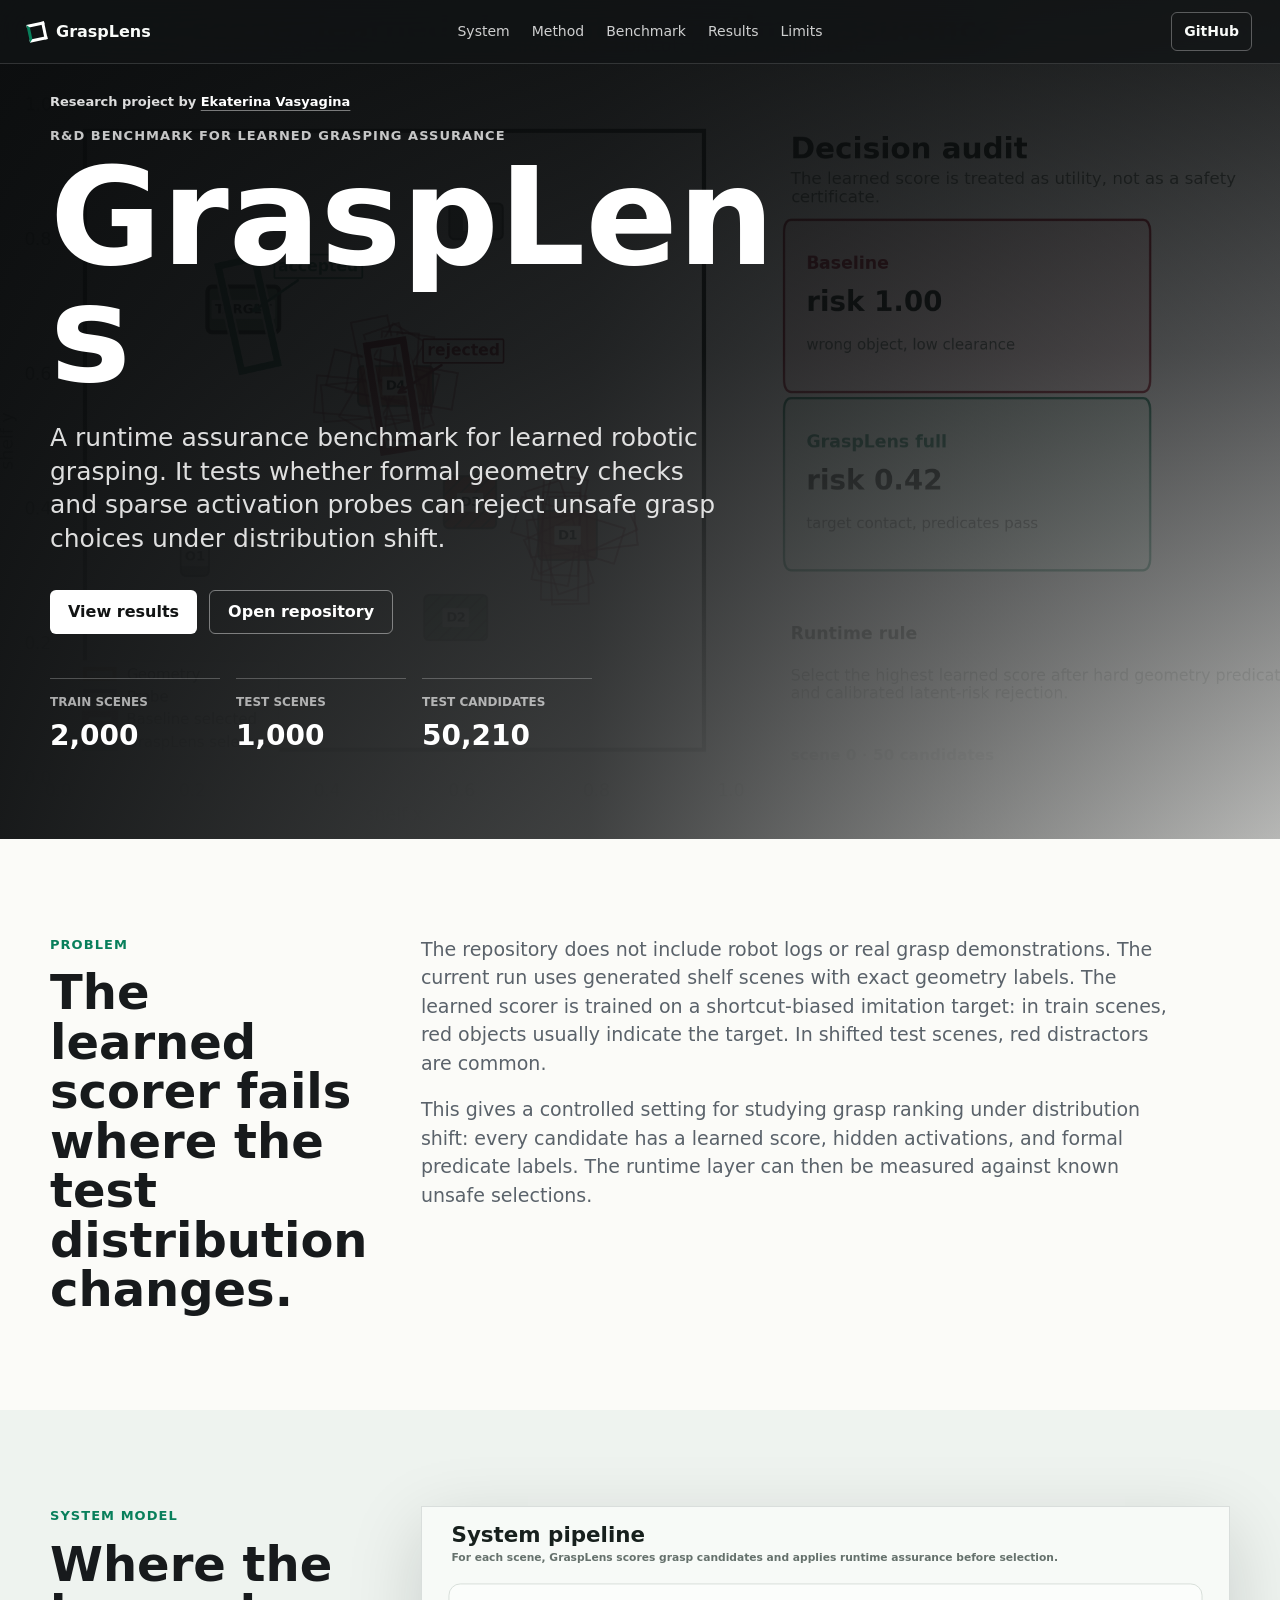
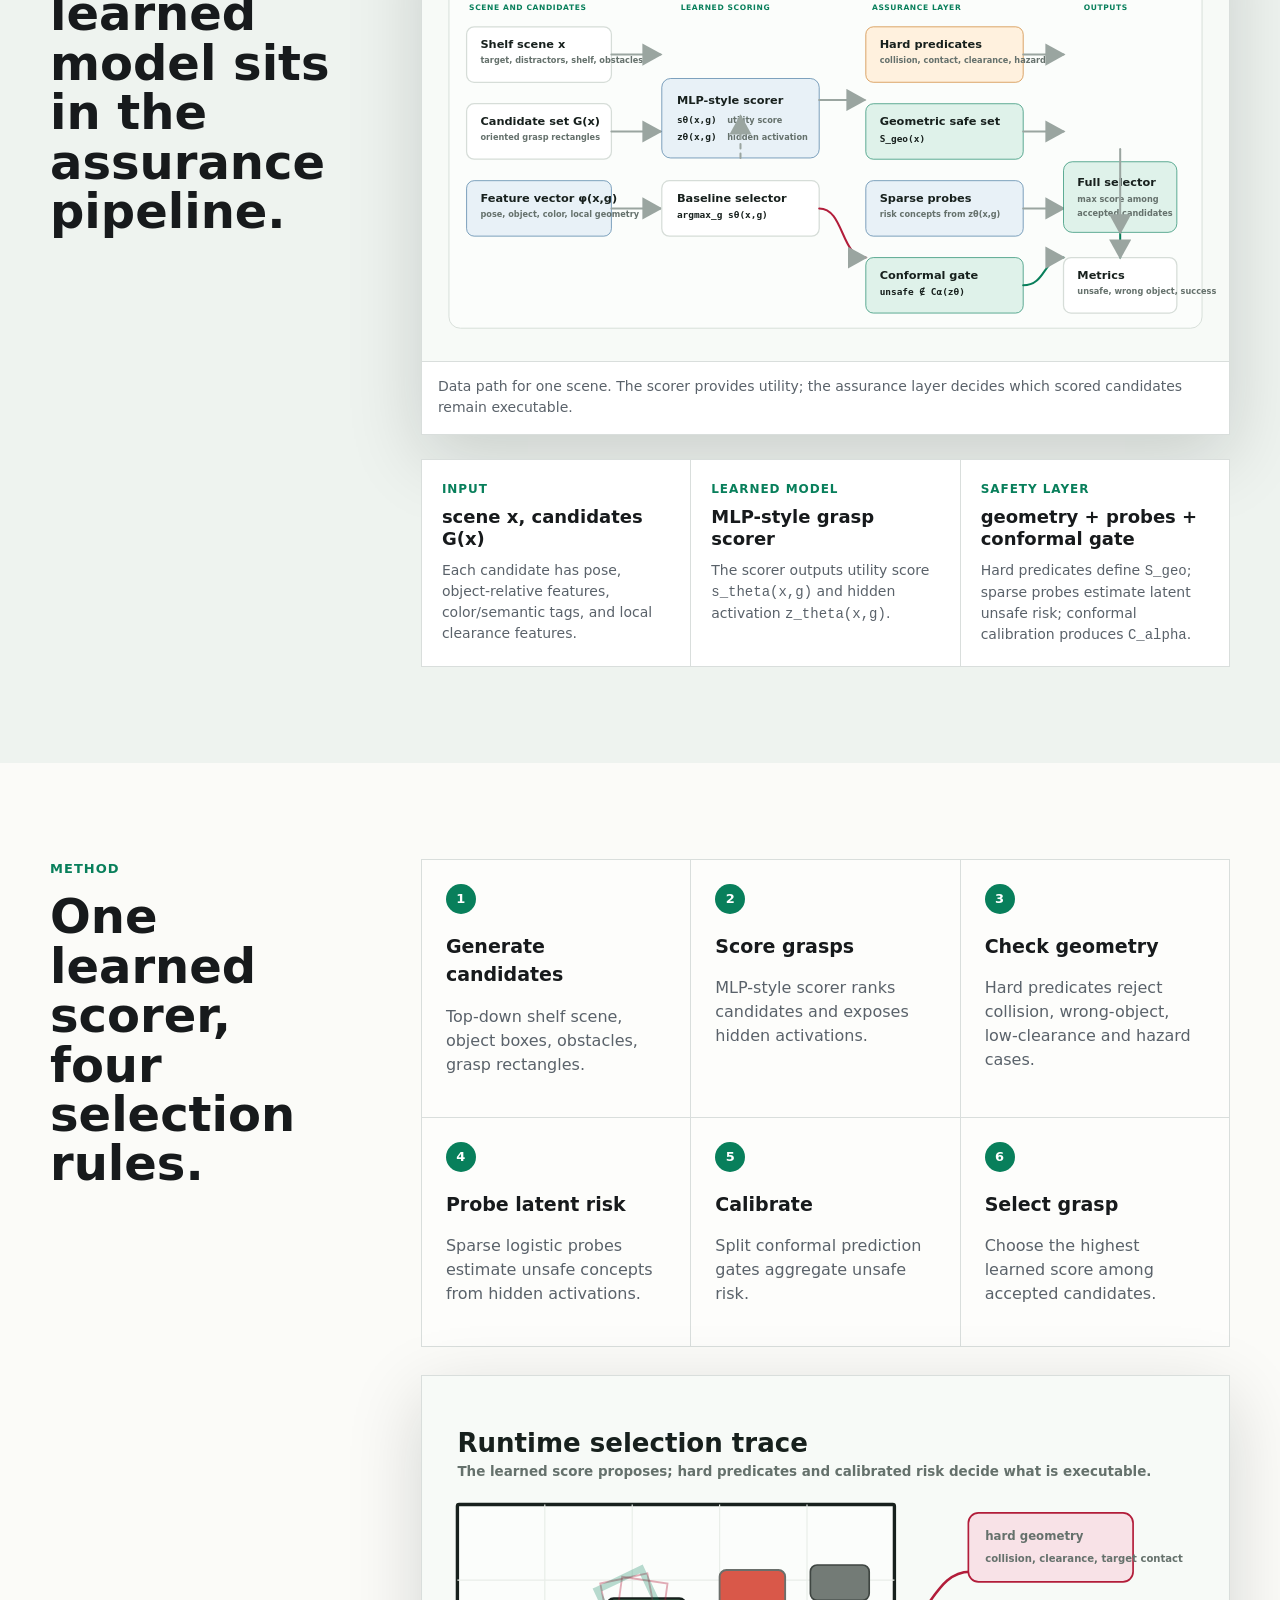
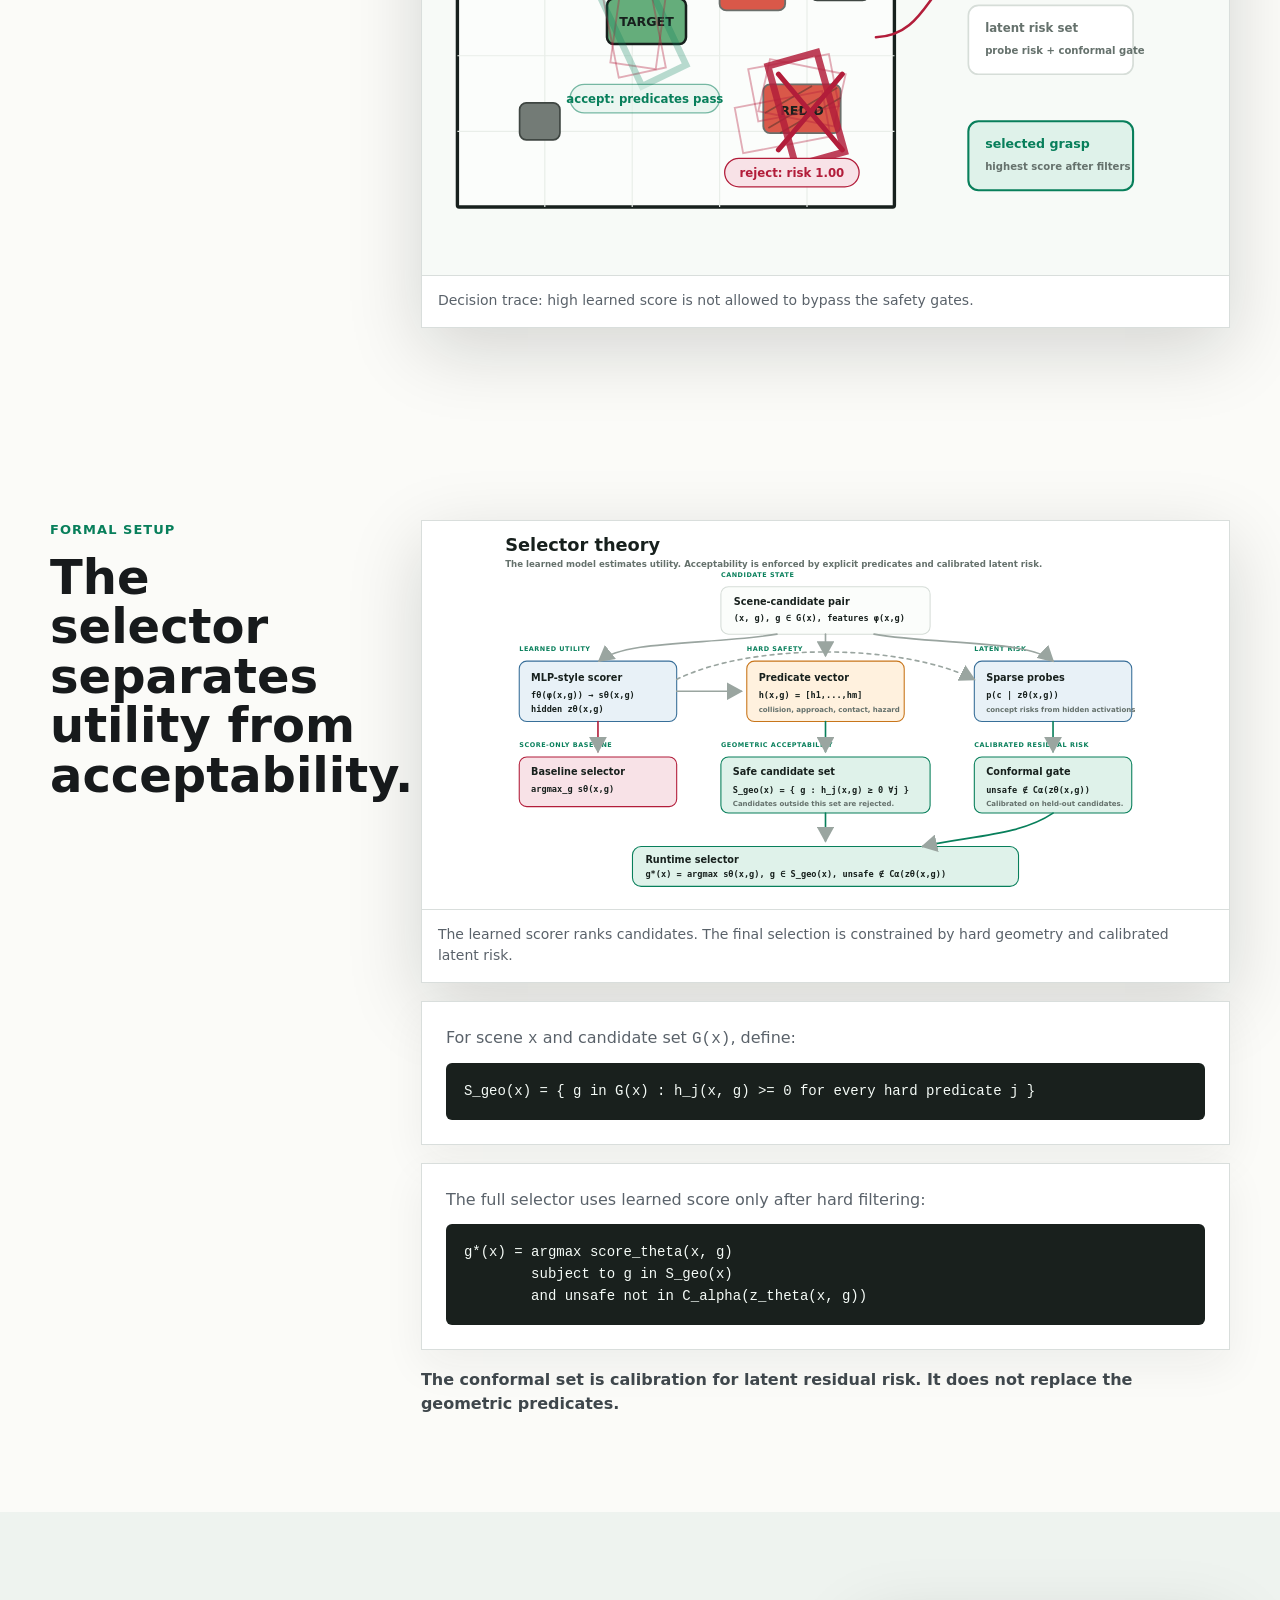
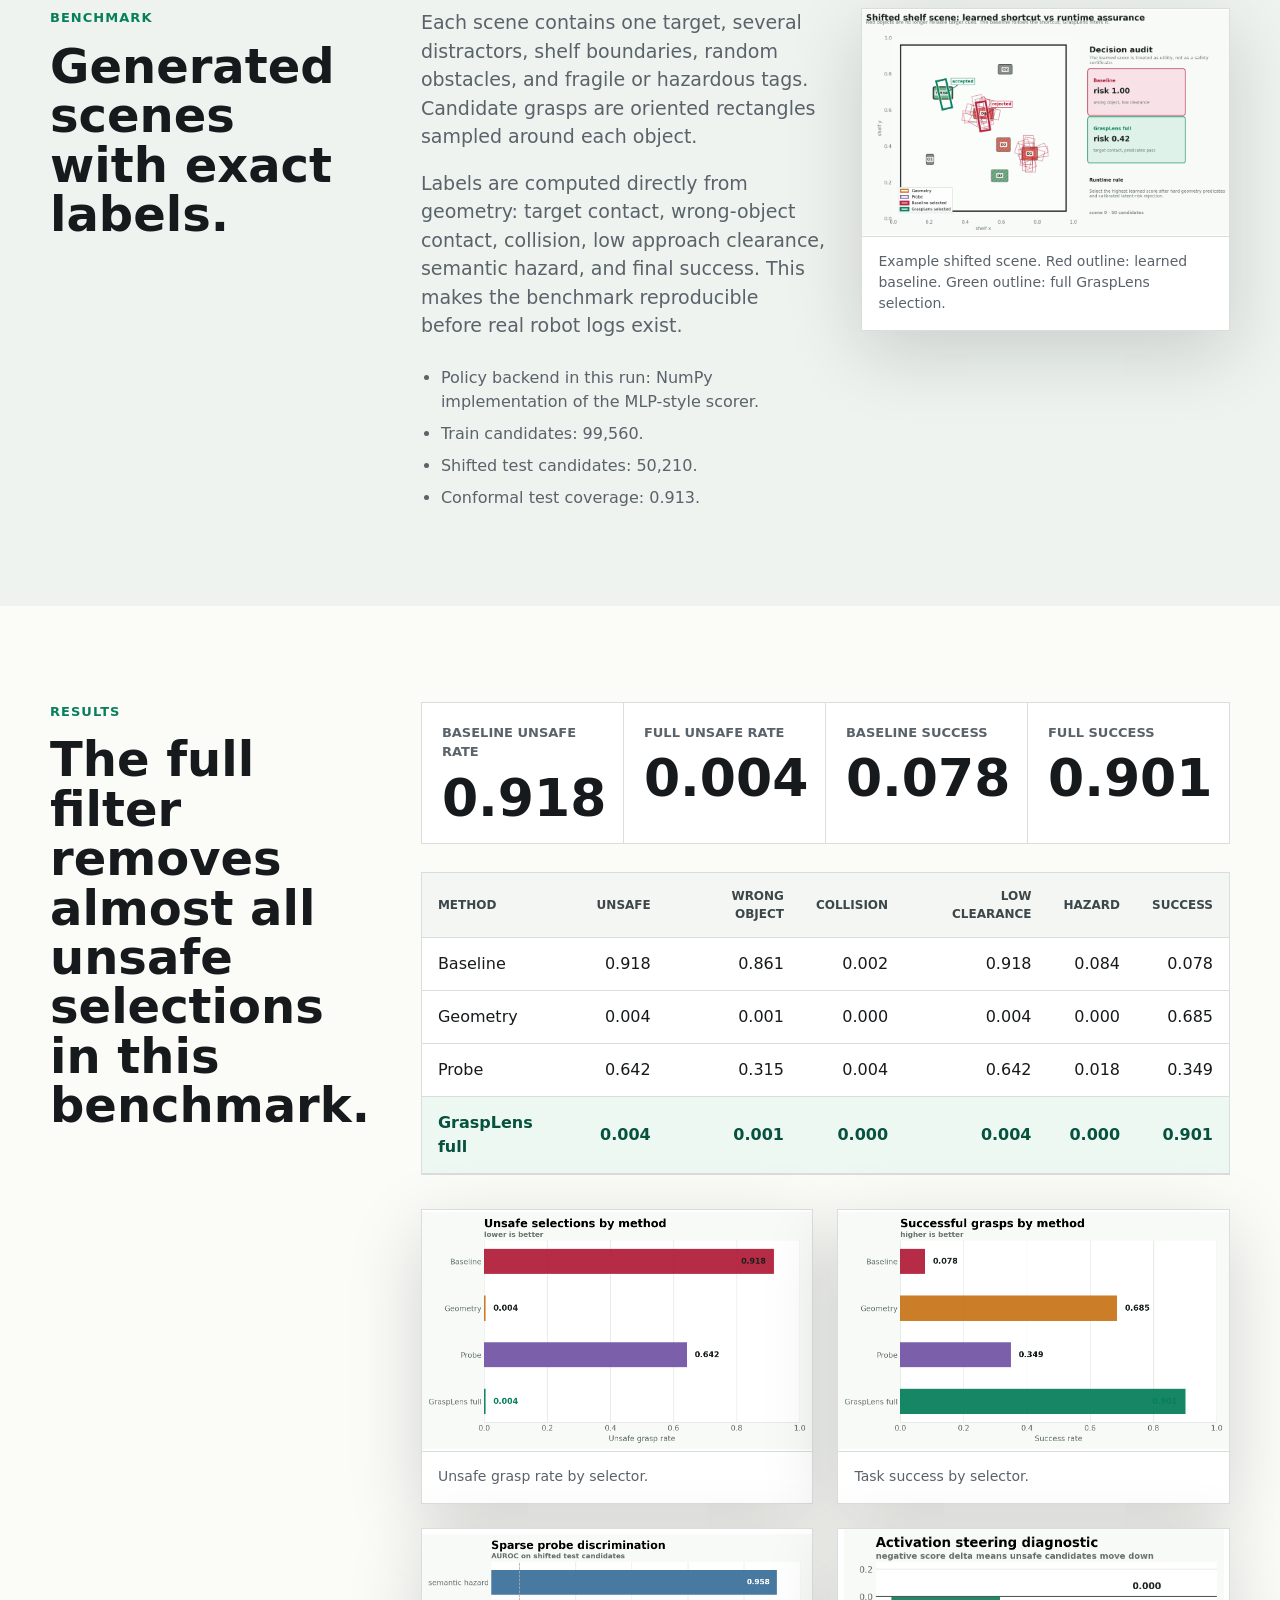
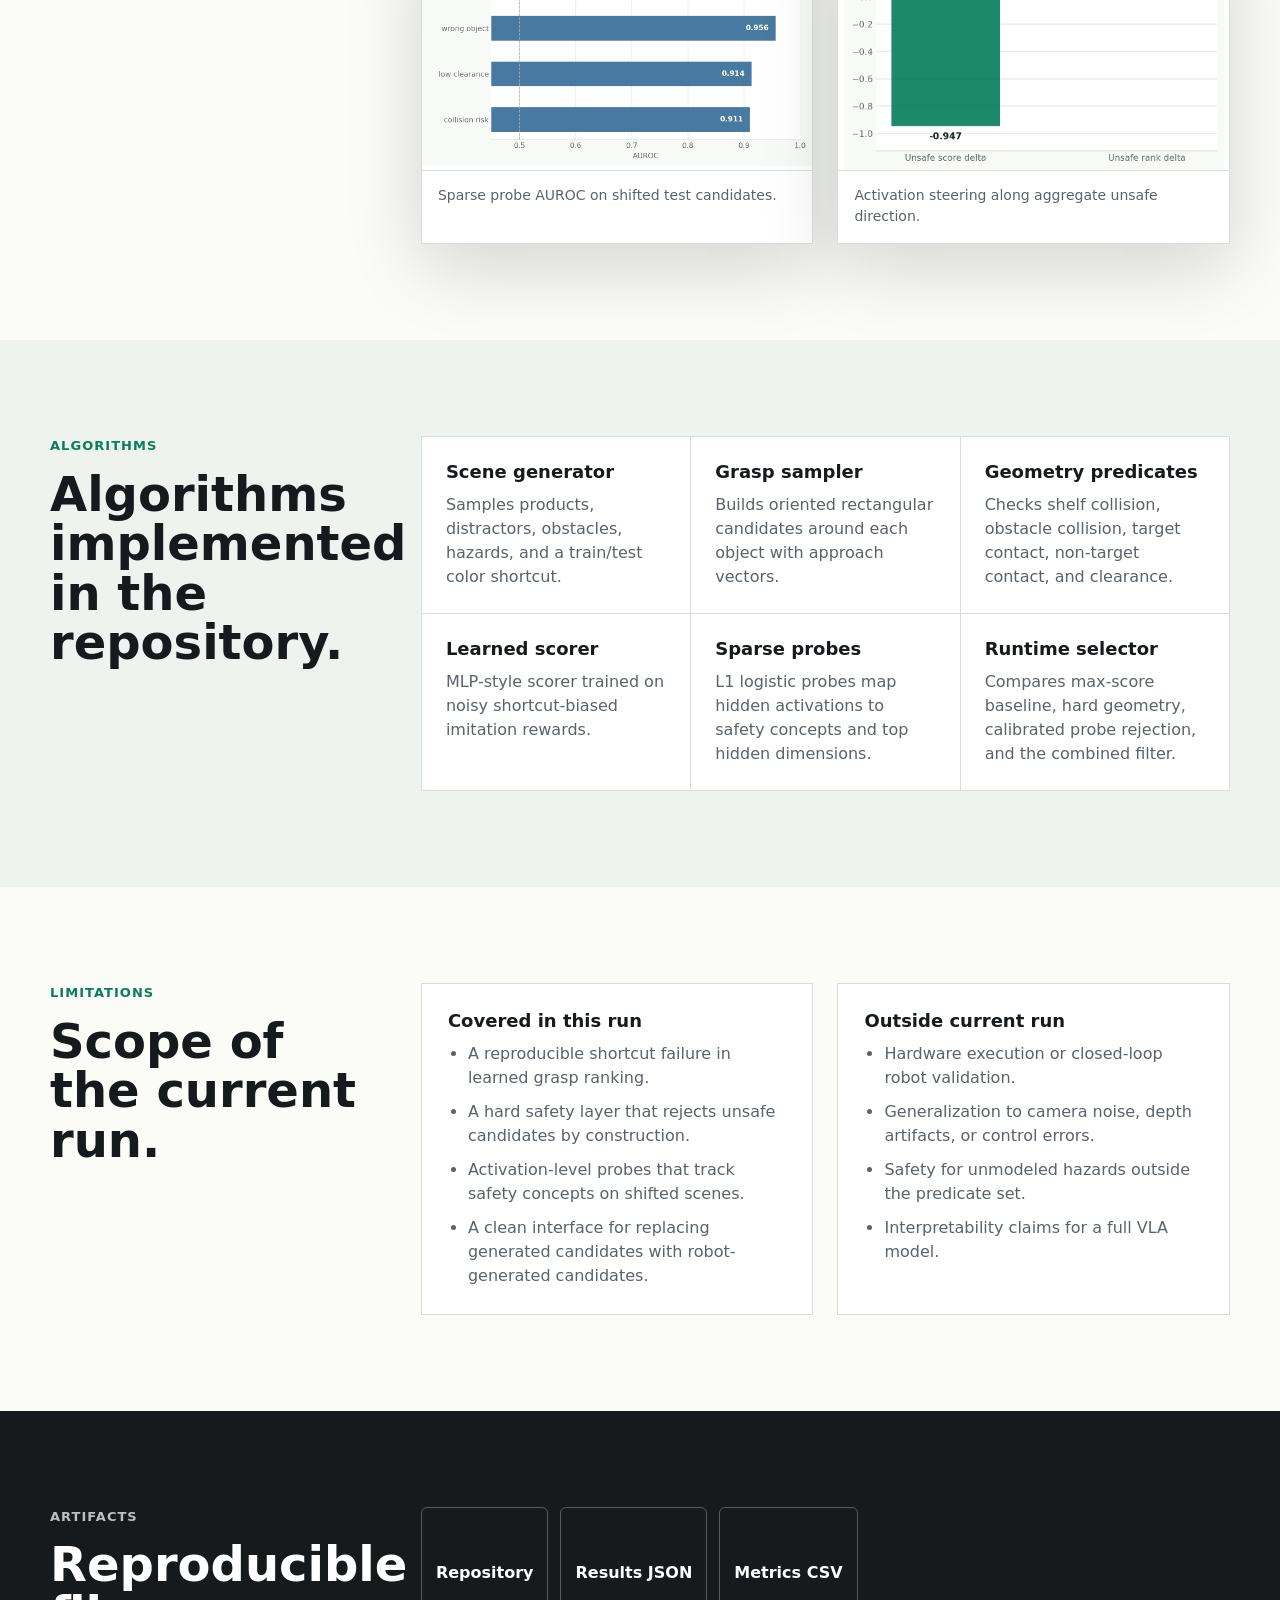
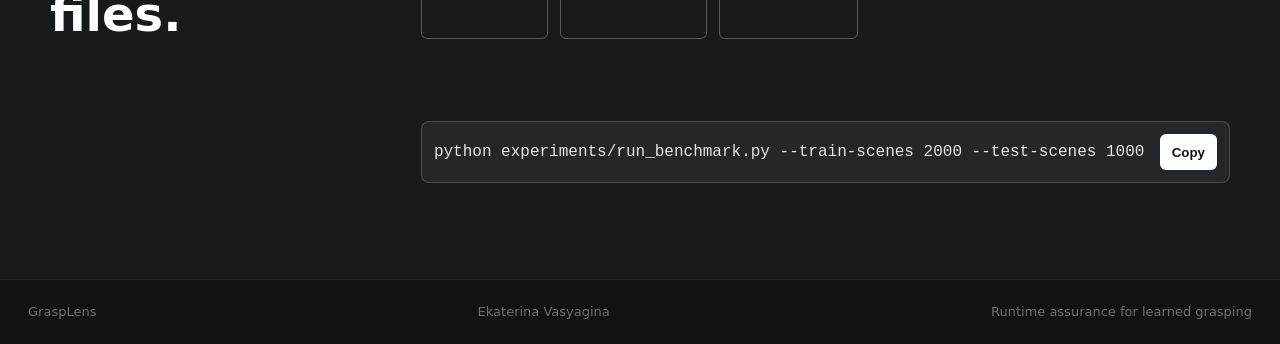
==== commit f1746ac4: "Clarify GraspLens system model and theory" ====
--- a/index.html
+++ b/index.html
@@ -6,7 +6,7 @@
     <title>GraspLens | Interpretable Runtime Assurance for Learned Grasping</title>
     <meta
       name="description"
-      content="GraspLens is a synthetic R&D benchmark for learned robotic grasping under distribution shift, with formal safety predicates, sparse probes, and runtime filtering."
+      content="GraspLens is an R&D benchmark for learned robotic grasping under distribution shift, with formal safety predicates, sparse probes, and runtime filtering."
     />
     <meta property="og:title" content="GraspLens" />
     <meta
@@ -23,6 +23,7 @@
         <span>GraspLens</span>
       </a>
       <nav class="nav-links" aria-label="Page sections">
+        <a href="#system">System</a>
         <a href="#method">Method</a>
         <a href="#benchmark">Benchmark</a>
         <a href="#results">Results</a>
@@ -39,12 +40,12 @@
         <div class="hero-shade" aria-hidden="true"></div>
         <div class="hero-content">
           <p class="author-line">
-            Research demo by
+            Research project by
             <a href="https://www.linkedin.com/in/ekaterina-vasyagina-bentley-3b357a39a/">
               Ekaterina Vasyagina
             </a>
           </p>
-          <p class="eyebrow">Synthetic model organism for robot safety</p>
+          <p class="eyebrow">R&D benchmark for learned grasping assurance</p>
           <h1 id="hero-title">GraspLens</h1>
           <p class="hero-copy">
             A runtime assurance benchmark for learned robotic grasping. It tests whether
@@ -80,25 +81,65 @@
           </div>
           <div class="lead-copy">
             <p>
-              The repository has no real robot training data yet. GraspLens therefore uses
-              generated shelf scenes with exact ground-truth safety labels. The learned
-              scorer is trained on a shortcut: in train scenes, red objects usually indicate
-              the target. In shifted test scenes, red distractors are common.
+              The repository does not include robot logs or real grasp demonstrations. The
+              current run uses generated shelf scenes with exact geometry labels. The learned
+              scorer is trained on a shortcut-biased imitation target: in train scenes, red
+              objects usually indicate the target. In shifted test scenes, red distractors are
+              common.
             </p>
             <p>
-              The point is not to claim real-world safety. The point is to create a small,
-              inspectable failure mode for grasp ranking and measure which runtime checks
-              catch it.
+              This gives a controlled setting for studying grasp ranking under distribution
+              shift: every candidate has a learned score, hidden activations, and formal
+              predicate labels. The runtime layer can then be measured against known unsafe
+              selections.
             </p>
           </div>
         </div>
       </section>
 
-      <section class="section band" id="method" aria-labelledby="method-title">
+      <section class="section band" id="system" aria-labelledby="system-title">
+        <div class="section-grid">
+          <div>
+            <p class="section-label">System model</p>
+            <h2 id="system-title">Where the learned model sits in the assurance pipeline.</h2>
+          </div>
+          <div class="technical-stack">
+            <figure class="diagram-frame">
+              <img
+                src="assets/system-pipeline.svg"
+                alt="System pipeline: scene and grasp candidates feed a learned scorer, hard safety predicates, sparse probes, conformal calibration, and a final selector."
+              />
+              <figcaption>
+                Data path for one scene. The scorer provides utility; the assurance layer
+                decides which scored candidates remain executable.
+              </figcaption>
+            </figure>
+            <div class="model-facts">
+              <div>
+                <span>Input</span>
+                <strong>scene x, candidates G(x)</strong>
+                <p>Each candidate has pose, object-relative features, color/semantic tags, and local clearance features.</p>
+              </div>
+              <div>
+                <span>Learned model</span>
+                <strong>MLP-style grasp scorer</strong>
+                <p>The scorer outputs utility score <code>s_theta(x,g)</code> and hidden activation <code>z_theta(x,g)</code>.</p>
+              </div>
+              <div>
+                <span>Safety layer</span>
+                <strong>geometry + probes + conformal gate</strong>
+                <p>Hard predicates define <code>S_geo</code>; sparse probes estimate latent unsafe risk; conformal calibration produces <code>C_alpha</code>.</p>
+              </div>
+            </div>
+          </div>
+        </div>
+      </section>
+
+      <section class="section" id="method" aria-labelledby="method-title">
         <div class="section-grid">
           <div>
             <p class="section-label">Method</p>
-            <h2 id="method-title">One scorer, four selectors.</h2>
+            <h2 id="method-title">One learned scorer, four selection rules.</h2>
           </div>
           <div class="method-stack">
             <div class="method-flow" aria-label="GraspLens pipeline">
@@ -110,7 +151,7 @@
               <div class="flow-item">
                 <span>2</span>
                 <strong>Score grasps</strong>
-                <p>Small MLP-style scorer ranks candidates and exposes hidden activations.</p>
+                <p>MLP-style scorer ranks candidates and exposes hidden activations.</p>
               </div>
               <div class="flow-item">
                 <span>3</span>
@@ -150,9 +191,19 @@
         <div class="section-grid">
           <div>
             <p class="section-label">Formal setup</p>
-            <h2 id="formal-title">Safety is a constraint, not a learned preference.</h2>
+            <h2 id="formal-title">The selector separates utility from acceptability.</h2>
           </div>
           <div class="formal-blocks">
+            <figure class="diagram-frame theory-frame">
+              <img
+                src="assets/theory-selector.svg"
+                alt="Mathematical selector diagram defining learned score, geometric safe set, conformal risk set, and final selected grasp."
+              />
+              <figcaption>
+                The learned scorer ranks candidates. The final selection is constrained by
+                hard geometry and calibrated latent risk.
+              </figcaption>
+            </figure>
             <div class="formula-panel">
               <p>For scene <code>x</code> and candidate set <code>G(x)</code>, define:</p>
               <pre><code>S_geo(x) = { g in G(x) : h_j(x, g) >= 0 for every hard predicate j }</code></pre>
@@ -175,7 +226,7 @@
         <div class="section-grid">
           <div>
             <p class="section-label">Benchmark</p>
-            <h2 id="benchmark-title">Synthetic data with exact labels.</h2>
+            <h2 id="benchmark-title">Generated scenes with exact labels.</h2>
           </div>
           <div class="benchmark-layout">
             <div class="benchmark-text">
@@ -190,7 +241,7 @@
                 success. This makes the benchmark reproducible before real robot logs exist.
               </p>
               <ul class="tight-list">
-                <li>Policy backend in this run: NumPy MLP fallback.</li>
+                <li>Policy backend in this run: NumPy implementation of the MLP-style scorer.</li>
                 <li>Train candidates: 99,560.</li>
                 <li>Shifted test candidates: 50,210.</li>
                 <li>Conformal test coverage: 0.913.</li>
@@ -316,7 +367,7 @@
         <div class="section-grid">
           <div>
             <p class="section-label">Algorithms</p>
-            <h2 id="algorithms-title">The implementation is deliberately small.</h2>
+            <h2 id="algorithms-title">Algorithms implemented in the repository.</h2>
           </div>
           <div class="algorithm-grid">
             <article>
@@ -351,22 +402,22 @@
         <div class="section-grid">
           <div>
             <p class="section-label">Limitations</p>
-            <h2 id="limits-title">What this result does and does not show.</h2>
+            <h2 id="limits-title">Scope of the current run.</h2>
           </div>
           <div class="limits-grid">
             <div>
-              <h3>Does show</h3>
+              <h3>Covered in this run</h3>
               <ul>
                 <li>A reproducible shortcut failure in learned grasp ranking.</li>
                 <li>A hard safety layer that rejects unsafe candidates by construction.</li>
                 <li>Activation-level probes that track safety concepts on shifted scenes.</li>
-                <li>A clean interface for replacing synthetic candidates with robot-generated candidates.</li>
+                <li>A clean interface for replacing generated candidates with robot-generated candidates.</li>
               </ul>
             </div>
             <div>
-              <h3>Does not show</h3>
+              <h3>Outside current run</h3>
               <ul>
-                <li>Real robot safety.</li>
+                <li>Hardware execution or closed-loop robot validation.</li>
                 <li>Generalization to camera noise, depth artifacts, or control errors.</li>
                 <li>Safety for unmodeled hazards outside the predicate set.</li>
                 <li>Interpretability claims for a full VLA model.</li>
@@ -386,7 +437,6 @@
             <a href="https://github.com/vskates/grasplens">Repository</a>
             <a href="assets/data/results.json">Results JSON</a>
             <a href="assets/data/metrics.csv">Metrics CSV</a>
-            <a href="https://github.com/vskates/grasplens/blob/main/proposal.md">Proposal</a>
           </div>
           <div class="run-command">
             <code>python experiments/run_benchmark.py --train-scenes 2000 --test-scenes 1000 --seed 0</code>
--- a/assets/styles.css
+++ b/assets/styles.css
@@ -302,6 +302,11 @@
   gap: 28px;
 }
 
+.technical-stack {
+  display: grid;
+  gap: 24px;
+}
+
 .flow-item {
   min-height: 190px;
   padding: 24px;
@@ -390,6 +395,14 @@
   box-shadow: var(--shadow);
 }
 
+.diagram-frame {
+  margin: 0;
+  overflow-x: auto;
+  background: #ffffff;
+  border: 1px solid var(--line);
+  box-shadow: var(--shadow);
+}
+
 .image-frame img {
   width: 100%;
   aspect-ratio: 1.62 / 1;
@@ -397,14 +410,65 @@
   background: #ffffff;
 }
 
+.diagram-frame img {
+  width: 100%;
+  min-width: 760px;
+  aspect-ratio: 1.78 / 1;
+  object-fit: contain;
+  background: #f7faf7;
+}
+
+.theory-frame img {
+  aspect-ratio: 2.08 / 1;
+  background: #ffffff;
+}
+
 .trace-frame img {
   background: #f7faf7;
 }
 
-.image-frame figcaption {
+.image-frame figcaption,
+.diagram-frame figcaption {
   padding: 14px 16px 16px;
   color: var(--muted);
   border-top: 1px solid var(--line);
+  font-size: 14px;
+}
+
+.model-facts {
+  display: grid;
+  grid-template-columns: repeat(3, minmax(0, 1fr));
+  gap: 1px;
+  background: var(--line);
+  border: 1px solid var(--line);
+}
+
+.model-facts div {
+  min-height: 154px;
+  padding: 20px;
+  background: #ffffff;
+}
+
+.model-facts span {
+  display: block;
+  margin-bottom: 8px;
+  color: var(--green);
+  font-size: 12px;
+  font-weight: 820;
+  letter-spacing: 0.08em;
+  text-transform: uppercase;
+}
+
+.model-facts strong {
+  display: block;
+  margin-bottom: 10px;
+  color: var(--ink);
+  font-size: 18px;
+  line-height: 1.22;
+}
+
+.model-facts p {
+  margin: 0;
   font-size: 14px;
 }
 
@@ -615,8 +679,13 @@
   .algorithm-grid,
   .figure-grid,
   .limits-grid,
-  .metric-strip {
+  .metric-strip,
+  .model-facts {
     grid-template-columns: repeat(2, minmax(0, 1fr));
+  }
+
+  .model-facts div:nth-child(3) {
+    grid-column: 1 / -1;
   }
 
   .run-command {
@@ -663,8 +732,17 @@
   .figure-grid,
   .limits-grid,
   .metric-strip,
+  .model-facts,
   .run-command {
     grid-template-columns: 1fr;
+  }
+
+  .diagram-frame img {
+    min-width: 700px;
+  }
+
+  .model-facts div:nth-child(3) {
+    grid-column: auto;
   }
 
   .section {
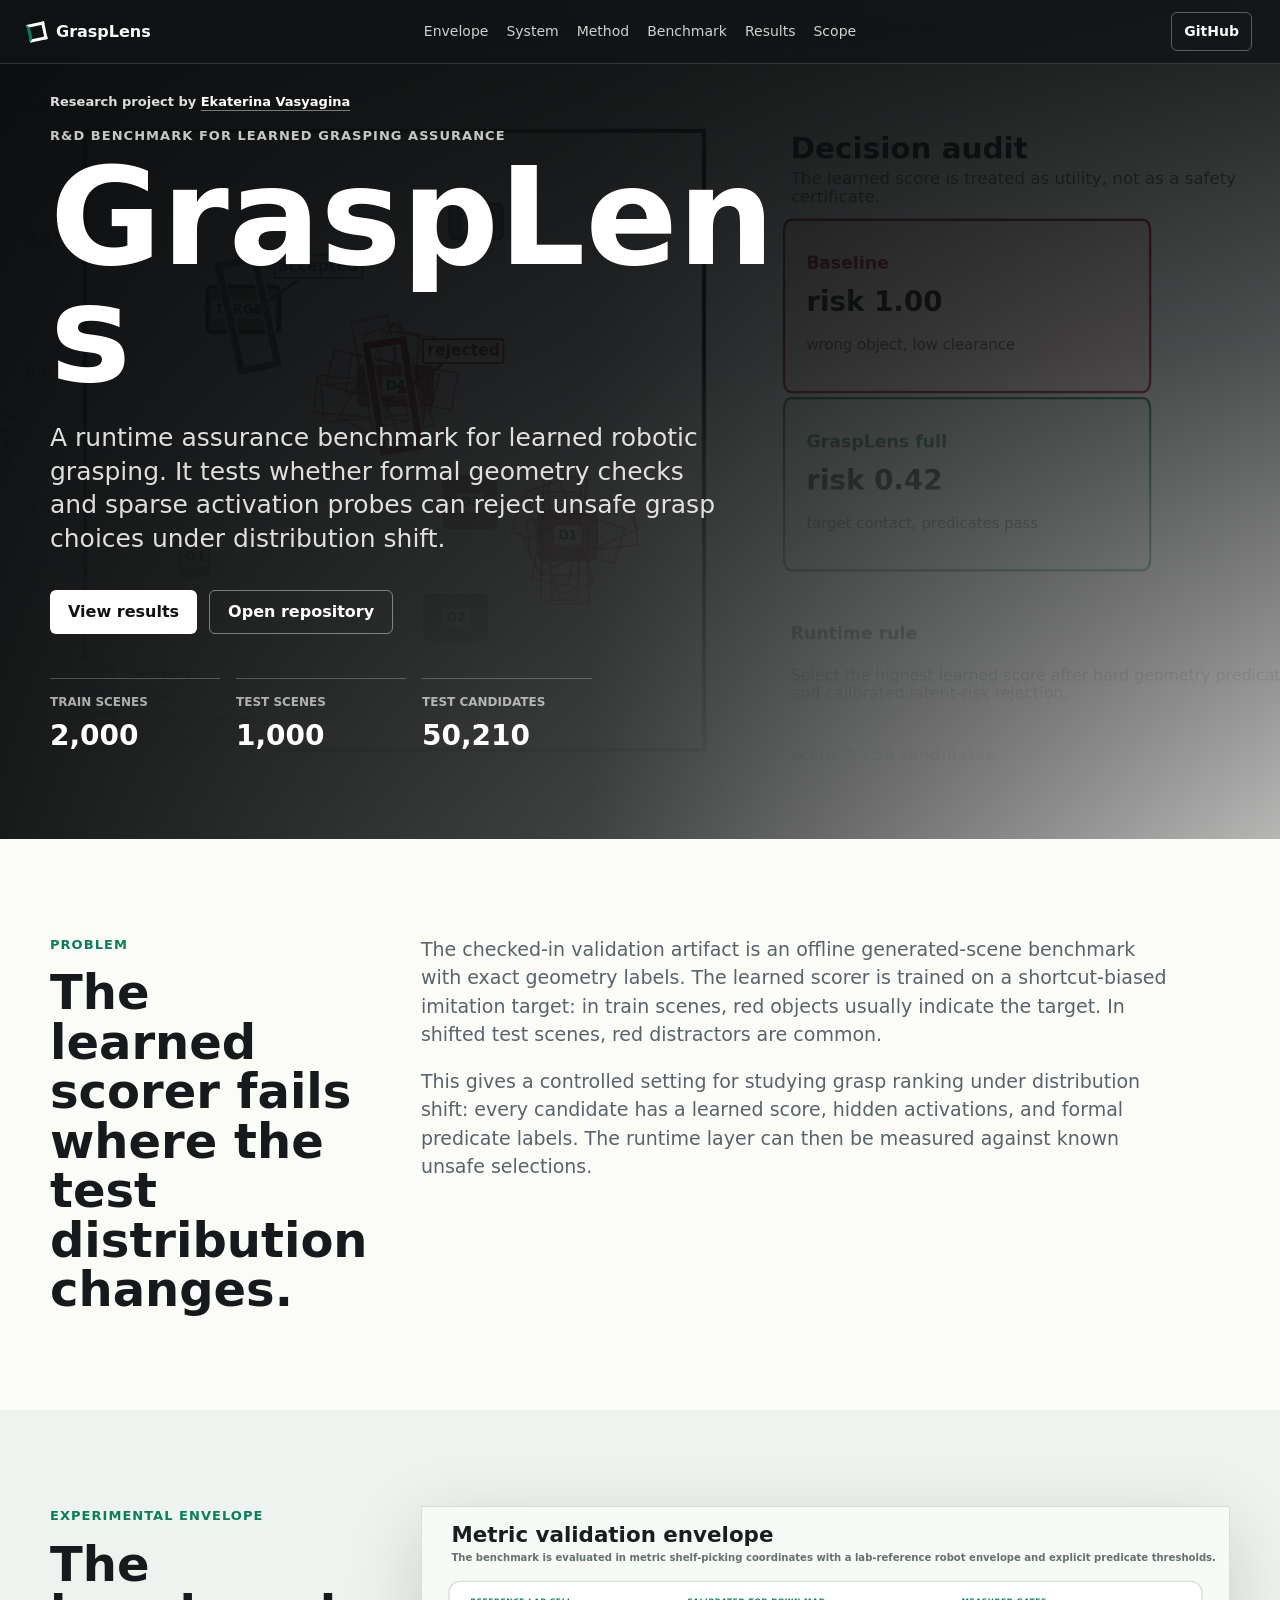
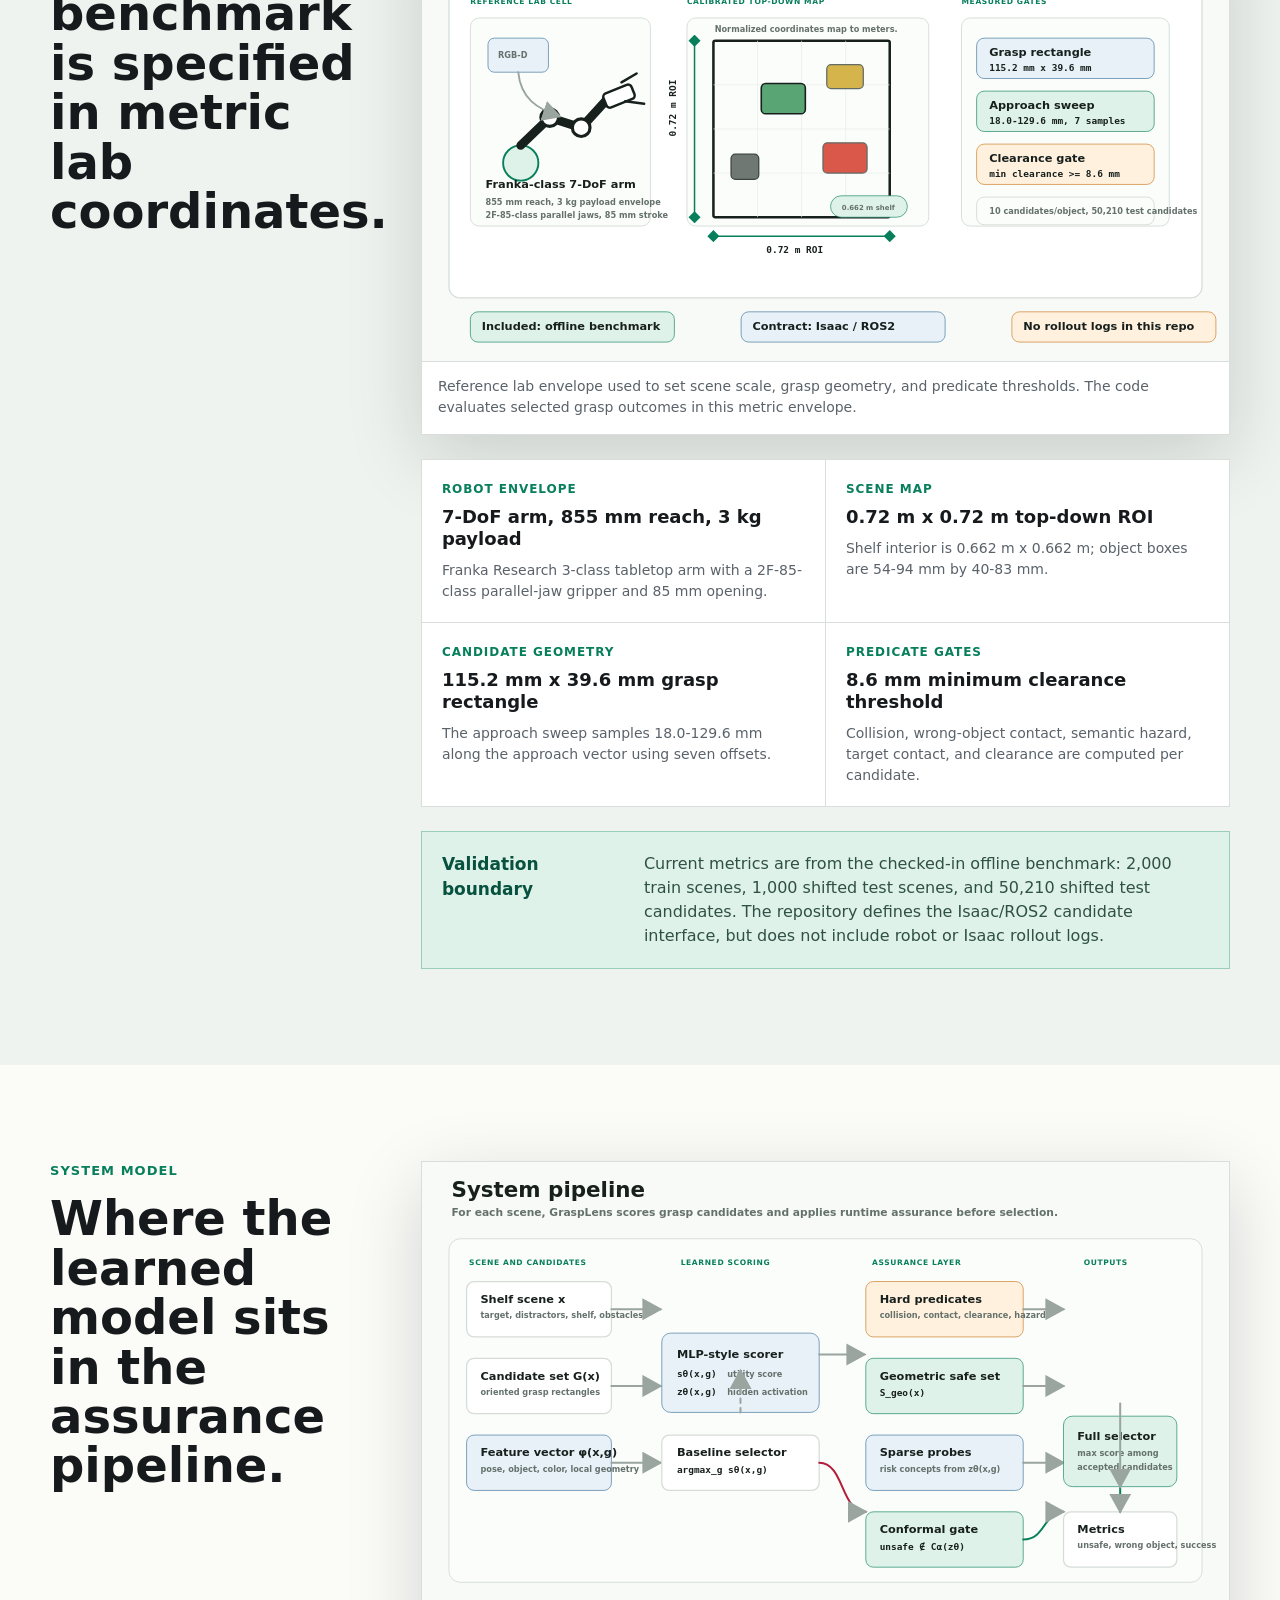
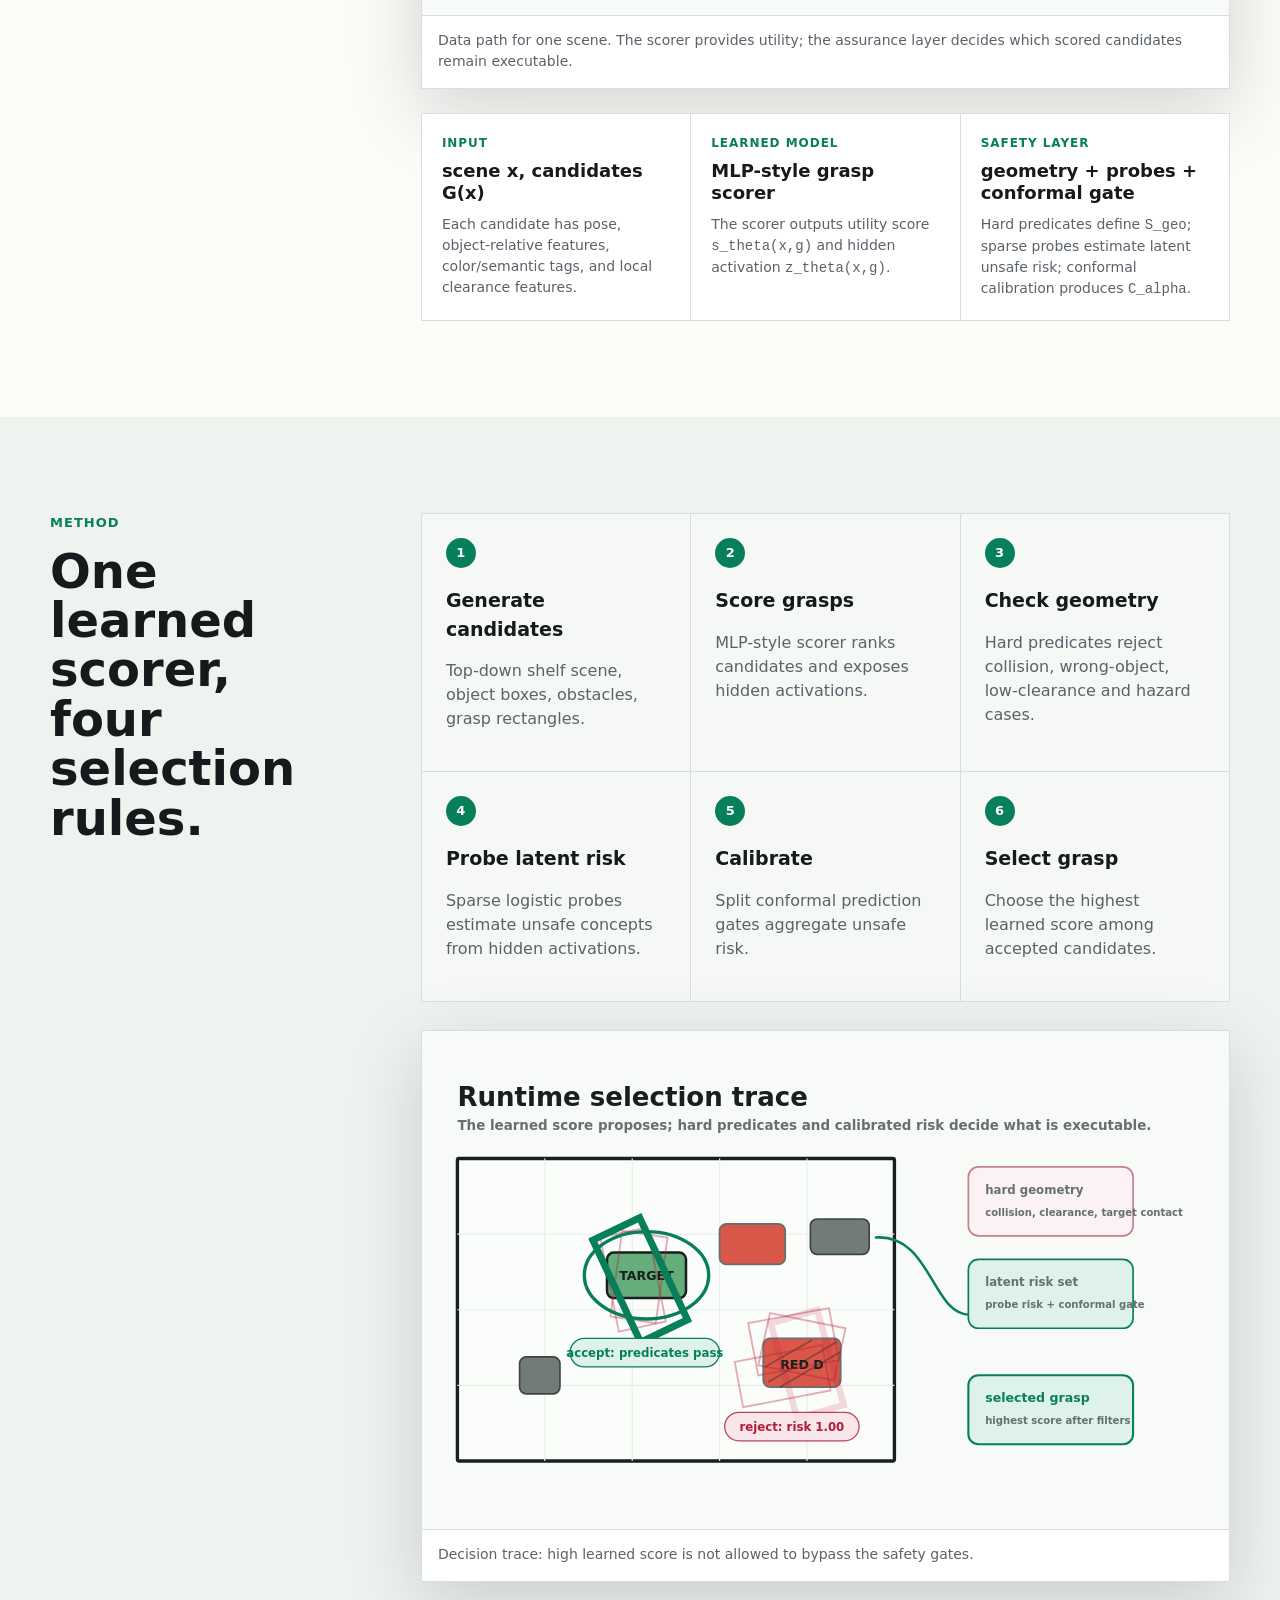
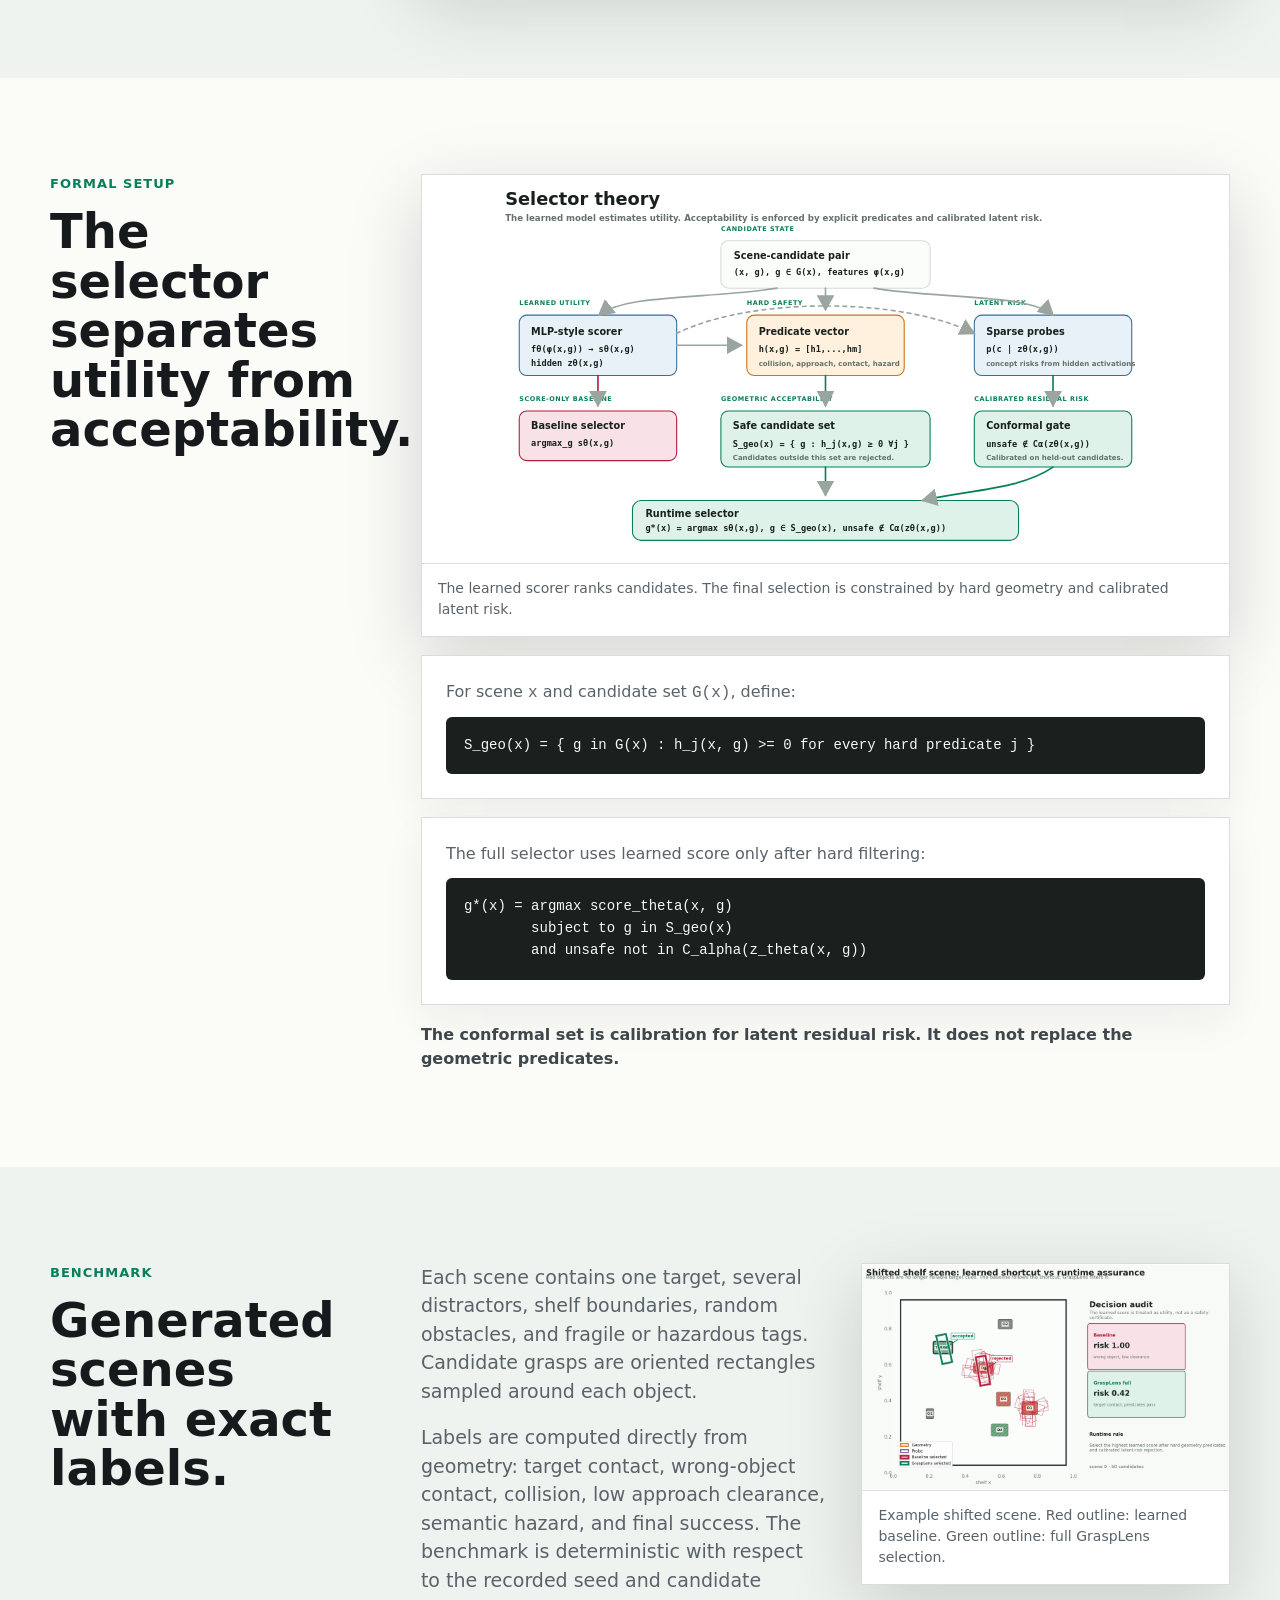
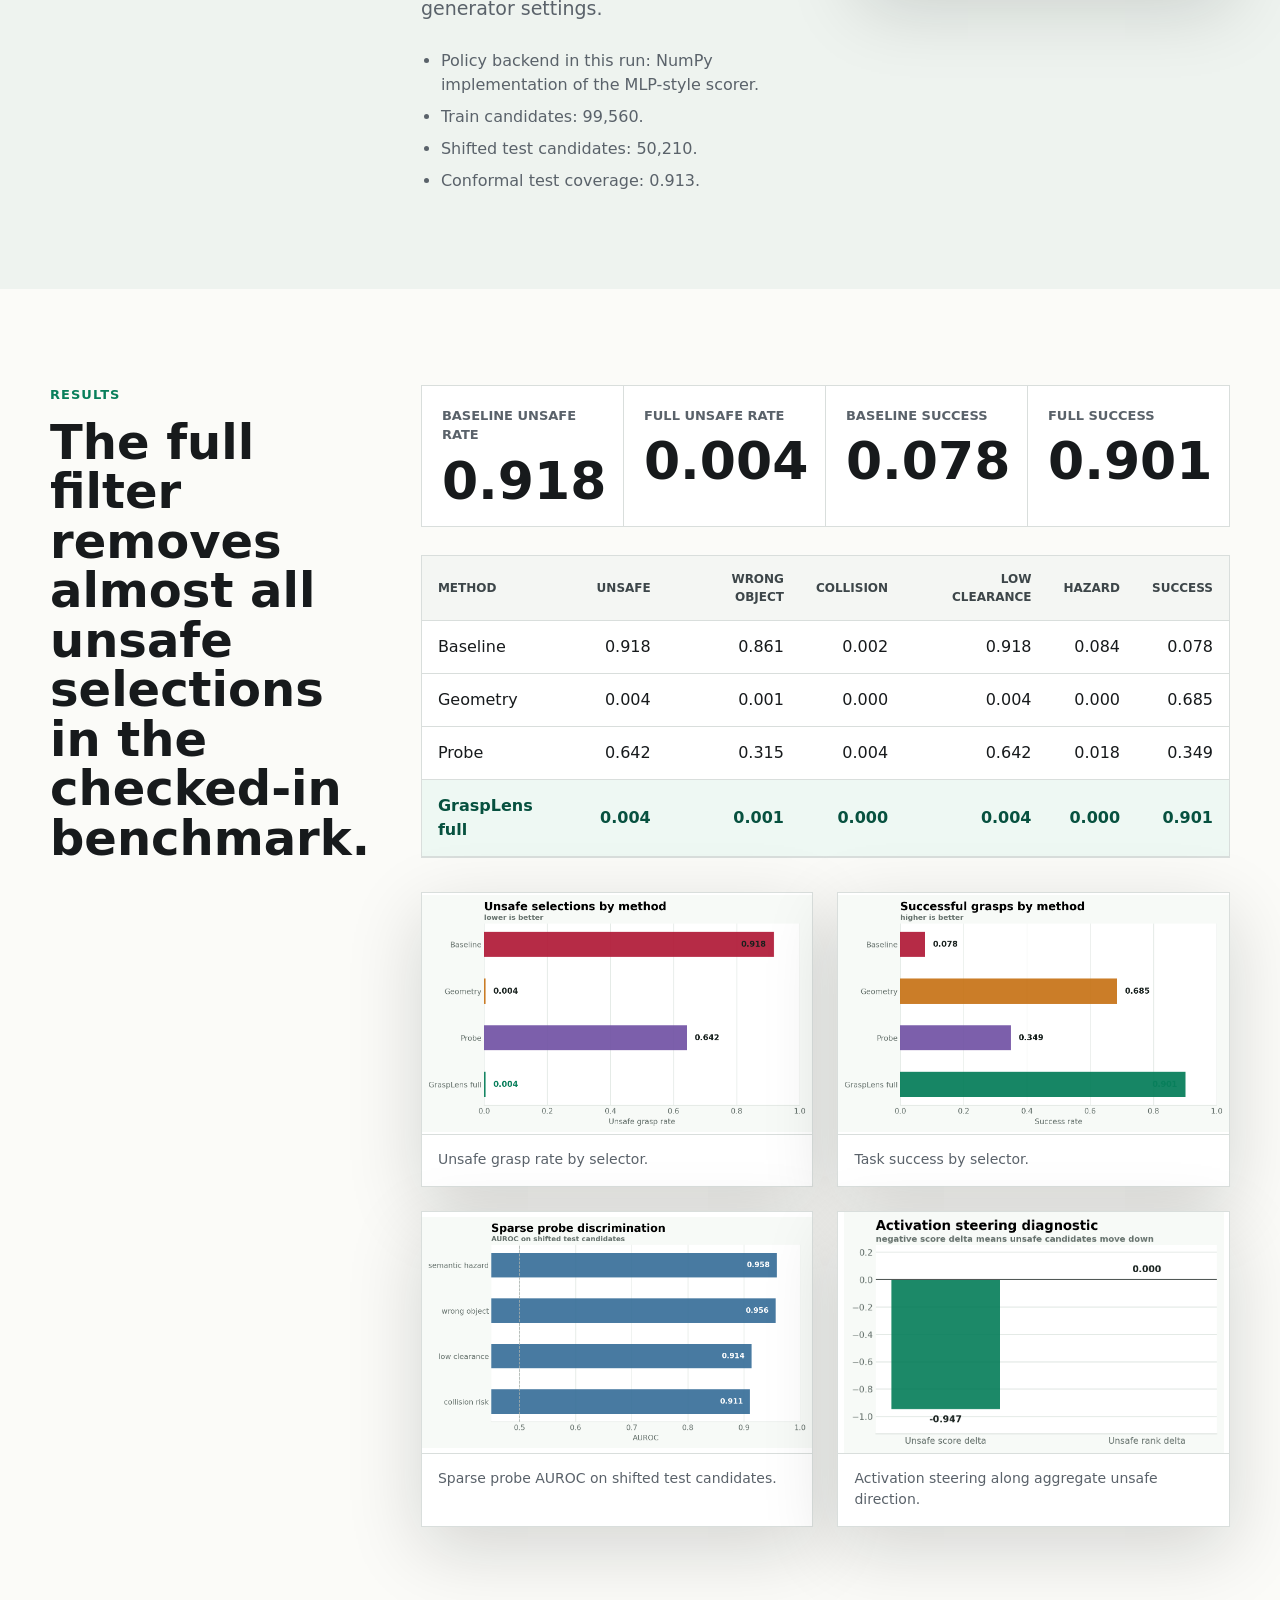
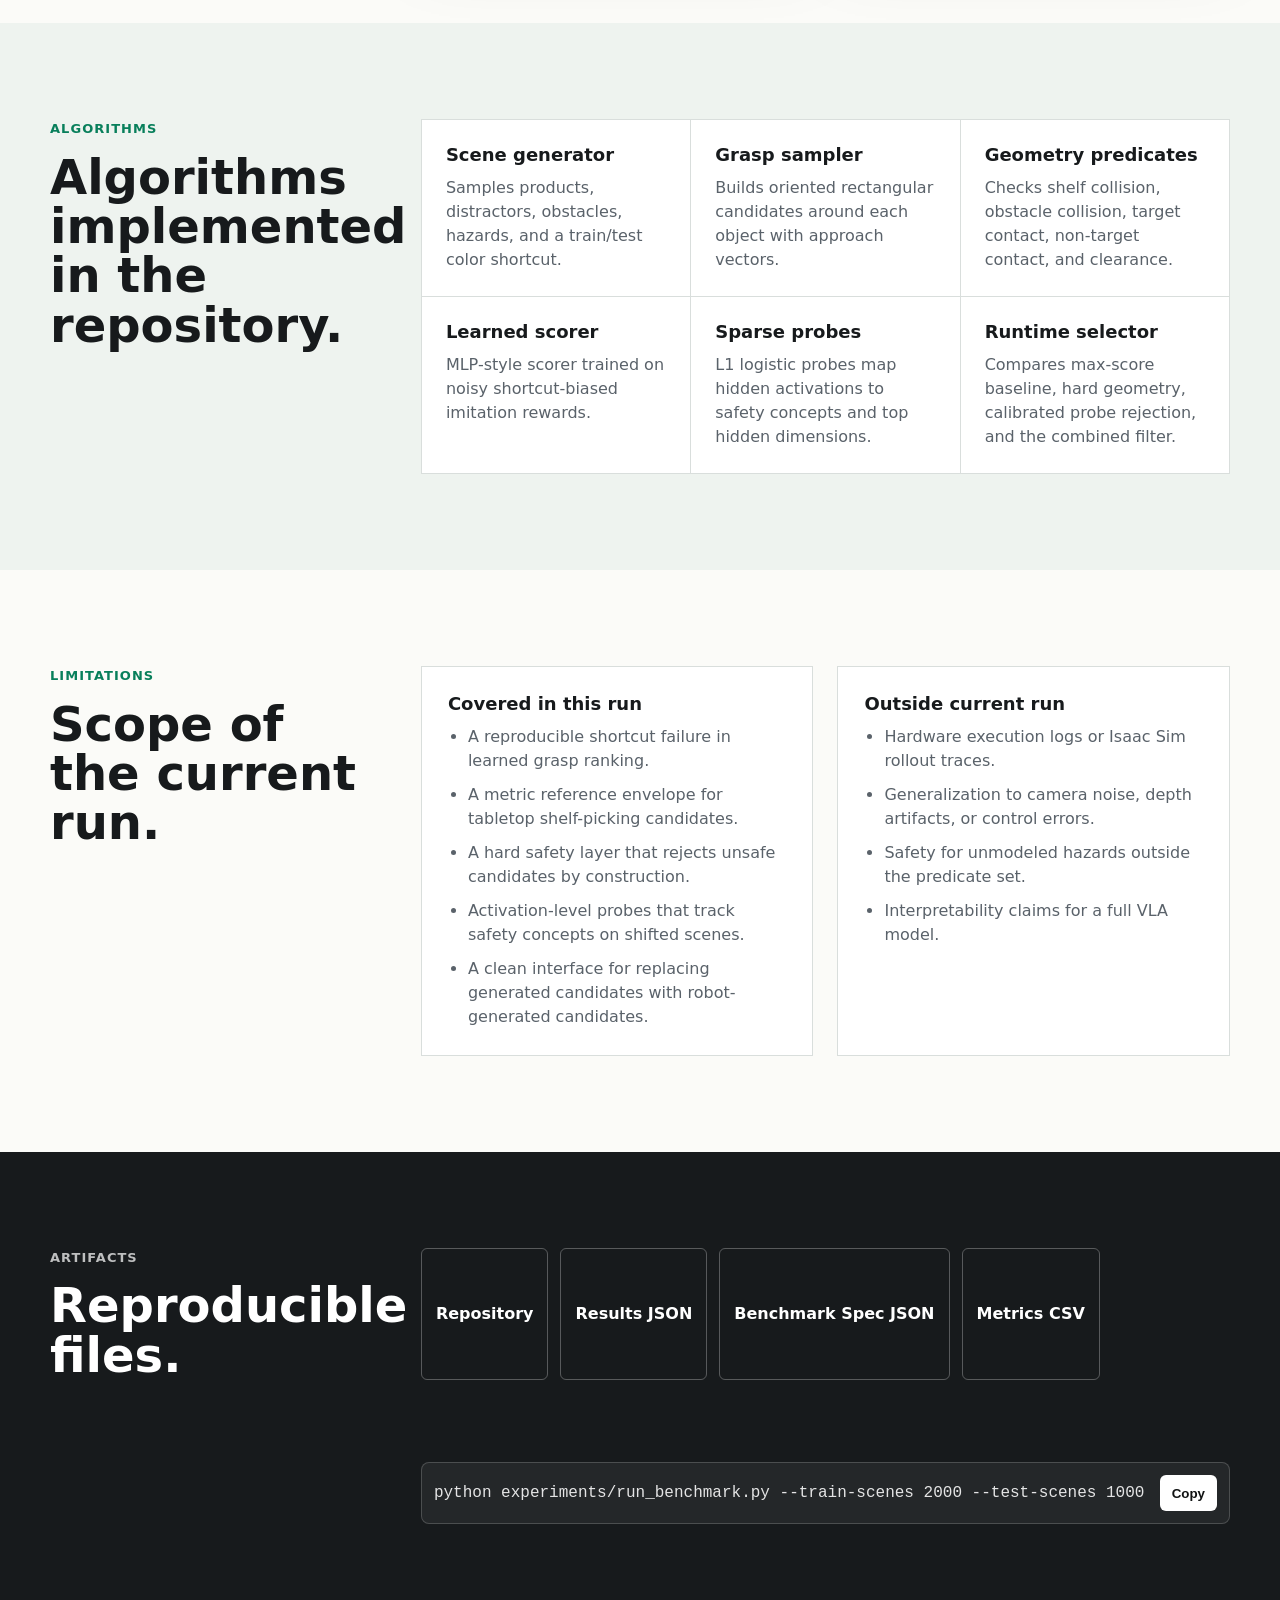
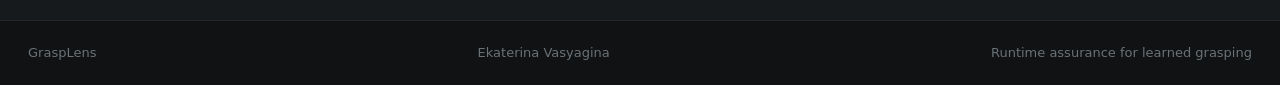
==== commit cdd5feb1: "Add metric lab envelope and benchmark specs" ====
--- a/index.html
+++ b/index.html
@@ -23,11 +23,12 @@
         <span>GraspLens</span>
       </a>
       <nav class="nav-links" aria-label="Page sections">
+        <a href="#envelope">Envelope</a>
         <a href="#system">System</a>
         <a href="#method">Method</a>
         <a href="#benchmark">Benchmark</a>
         <a href="#results">Results</a>
-        <a href="#limits">Limits</a>
+        <a href="#limits">Scope</a>
       </nav>
       <a class="repo-link" href="https://github.com/vskates/grasplens">GitHub</a>
     </header>
@@ -81,11 +82,10 @@
           </div>
           <div class="lead-copy">
             <p>
-              The repository does not include robot logs or real grasp demonstrations. The
-              current run uses generated shelf scenes with exact geometry labels. The learned
-              scorer is trained on a shortcut-biased imitation target: in train scenes, red
-              objects usually indicate the target. In shifted test scenes, red distractors are
-              common.
+              The checked-in validation artifact is an offline generated-scene benchmark
+              with exact geometry labels. The learned scorer is trained on a shortcut-biased
+              imitation target: in train scenes, red objects usually indicate the target. In
+              shifted test scenes, red distractors are common.
             </p>
             <p>
               This gives a controlled setting for studying grasp ranking under distribution
@@ -97,7 +97,60 @@
         </div>
       </section>
 
-      <section class="section band" id="system" aria-labelledby="system-title">
+      <section class="section band" id="envelope" aria-labelledby="envelope-title">
+        <div class="section-grid">
+          <div>
+            <p class="section-label">Experimental envelope</p>
+            <h2 id="envelope-title">The benchmark is specified in metric lab coordinates.</h2>
+          </div>
+          <div class="envelope-stack">
+            <figure class="diagram-frame">
+              <img
+                src="assets/lab-envelope.svg"
+                alt="Metric validation envelope with Franka-class robot, overhead RGB-D map, 0.72 meter shelf ROI, grasp dimensions, clearance thresholds, and validation status."
+              />
+              <figcaption>
+                Reference lab envelope used to set scene scale, grasp geometry, and
+                predicate thresholds. The code evaluates selected grasp outcomes in this
+                metric envelope.
+              </figcaption>
+            </figure>
+            <div class="spec-grid">
+              <article>
+                <span>Robot envelope</span>
+                <strong>7-DoF arm, 855 mm reach, 3 kg payload</strong>
+                <p>Franka Research 3-class tabletop arm with a 2F-85-class parallel-jaw gripper and 85 mm opening.</p>
+              </article>
+              <article>
+                <span>Scene map</span>
+                <strong>0.72 m x 0.72 m top-down ROI</strong>
+                <p>Shelf interior is 0.662 m x 0.662 m; object boxes are 54-94 mm by 40-83 mm.</p>
+              </article>
+              <article>
+                <span>Candidate geometry</span>
+                <strong>115.2 mm x 39.6 mm grasp rectangle</strong>
+                <p>The approach sweep samples 18.0-129.6 mm along the approach vector using seven offsets.</p>
+              </article>
+              <article>
+                <span>Predicate gates</span>
+                <strong>8.6 mm minimum clearance threshold</strong>
+                <p>Collision, wrong-object contact, semantic hazard, target contact, and clearance are computed per candidate.</p>
+              </article>
+            </div>
+            <div class="scope-callout">
+              <strong>Validation boundary</strong>
+              <p>
+                Current metrics are from the checked-in offline benchmark: 2,000 train scenes,
+                1,000 shifted test scenes, and 50,210 shifted test candidates. The repository
+                defines the Isaac/ROS2 candidate interface, but does not include robot or
+                Isaac rollout logs.
+              </p>
+            </div>
+          </div>
+        </div>
+      </section>
+
+      <section class="section" id="system" aria-labelledby="system-title">
         <div class="section-grid">
           <div>
             <p class="section-label">System model</p>
@@ -135,7 +188,7 @@
         </div>
       </section>
 
-      <section class="section" id="method" aria-labelledby="method-title">
+      <section class="section band" id="method" aria-labelledby="method-title">
         <div class="section-grid">
           <div>
             <p class="section-label">Method</p>
@@ -238,7 +291,8 @@
               <p>
                 Labels are computed directly from geometry: target contact, wrong-object
                 contact, collision, low approach clearance, semantic hazard, and final
-                success. This makes the benchmark reproducible before real robot logs exist.
+                success. The benchmark is deterministic with respect to the recorded seed and
+                candidate generator settings.
               </p>
               <ul class="tight-list">
                 <li>Policy backend in this run: NumPy implementation of the MLP-style scorer.</li>
@@ -265,7 +319,7 @@
         <div class="section-grid">
           <div>
             <p class="section-label">Results</p>
-            <h2 id="results-title">The full filter removes almost all unsafe selections in this benchmark.</h2>
+            <h2 id="results-title">The full filter removes almost all unsafe selections in the checked-in benchmark.</h2>
           </div>
           <div>
             <div class="metric-strip" aria-label="Key result metrics">
@@ -409,6 +463,7 @@
               <h3>Covered in this run</h3>
               <ul>
                 <li>A reproducible shortcut failure in learned grasp ranking.</li>
+                <li>A metric reference envelope for tabletop shelf-picking candidates.</li>
                 <li>A hard safety layer that rejects unsafe candidates by construction.</li>
                 <li>Activation-level probes that track safety concepts on shifted scenes.</li>
                 <li>A clean interface for replacing generated candidates with robot-generated candidates.</li>
@@ -417,7 +472,7 @@
             <div>
               <h3>Outside current run</h3>
               <ul>
-                <li>Hardware execution or closed-loop robot validation.</li>
+                <li>Hardware execution logs or Isaac Sim rollout traces.</li>
                 <li>Generalization to camera noise, depth artifacts, or control errors.</li>
                 <li>Safety for unmodeled hazards outside the predicate set.</li>
                 <li>Interpretability claims for a full VLA model.</li>
@@ -436,6 +491,7 @@
           <div class="artifact-actions">
             <a href="https://github.com/vskates/grasplens">Repository</a>
             <a href="assets/data/results.json">Results JSON</a>
+            <a href="assets/data/benchmark_spec.json">Benchmark Spec JSON</a>
             <a href="assets/data/metrics.csv">Metrics CSV</a>
           </div>
           <div class="run-command">
--- a/assets/styles.css
+++ b/assets/styles.css
@@ -90,7 +90,7 @@
 .nav-links {
   display: inline-flex;
   align-items: center;
-  gap: 22px;
+  gap: 18px;
   color: rgba(255, 255, 255, 0.8);
   font-size: 14px;
 }
@@ -247,6 +247,7 @@
 
 .section {
   padding: 96px 0;
+  scroll-margin-top: 72px;
 }
 
 .band {
@@ -303,6 +304,11 @@
 }
 
 .technical-stack {
+  display: grid;
+  gap: 24px;
+}
+
+.envelope-stack {
   display: grid;
   gap: 24px;
 }
@@ -443,13 +449,23 @@
   border: 1px solid var(--line);
 }
 
-.model-facts div {
+.spec-grid {
+  display: grid;
+  grid-template-columns: repeat(2, minmax(0, 1fr));
+  gap: 1px;
+  background: var(--line);
+  border: 1px solid var(--line);
+}
+
+.model-facts div,
+.spec-grid article {
   min-height: 154px;
   padding: 20px;
   background: #ffffff;
 }
 
-.model-facts span {
+.model-facts span,
+.spec-grid span {
   display: block;
   margin-bottom: 8px;
   color: var(--green);
@@ -459,7 +475,8 @@
   text-transform: uppercase;
 }
 
-.model-facts strong {
+.model-facts strong,
+.spec-grid strong {
   display: block;
   margin-bottom: 10px;
   color: var(--ink);
@@ -467,9 +484,31 @@
   line-height: 1.22;
 }
 
-.model-facts p {
+.model-facts p,
+.spec-grid p {
   margin: 0;
   font-size: 14px;
+}
+
+.scope-callout {
+  display: grid;
+  grid-template-columns: 180px minmax(0, 1fr);
+  gap: 22px;
+  align-items: start;
+  padding: 20px;
+  color: #17352c;
+  background: #dff2ea;
+  border: 1px solid rgba(8, 127, 91, 0.32);
+}
+
+.scope-callout strong {
+  color: var(--green-dark);
+  font-size: 17px;
+}
+
+.scope-callout p {
+  margin: 0;
+  color: #2f5046;
 }
 
 .metric-strip {
@@ -680,7 +719,8 @@
   .figure-grid,
   .limits-grid,
   .metric-strip,
-  .model-facts {
+  .model-facts,
+  .spec-grid {
     grid-template-columns: repeat(2, minmax(0, 1fr));
   }
 
@@ -733,6 +773,8 @@
   .limits-grid,
   .metric-strip,
   .model-facts,
+  .spec-grid,
+  .scope-callout,
   .run-command {
     grid-template-columns: 1fr;
   }
